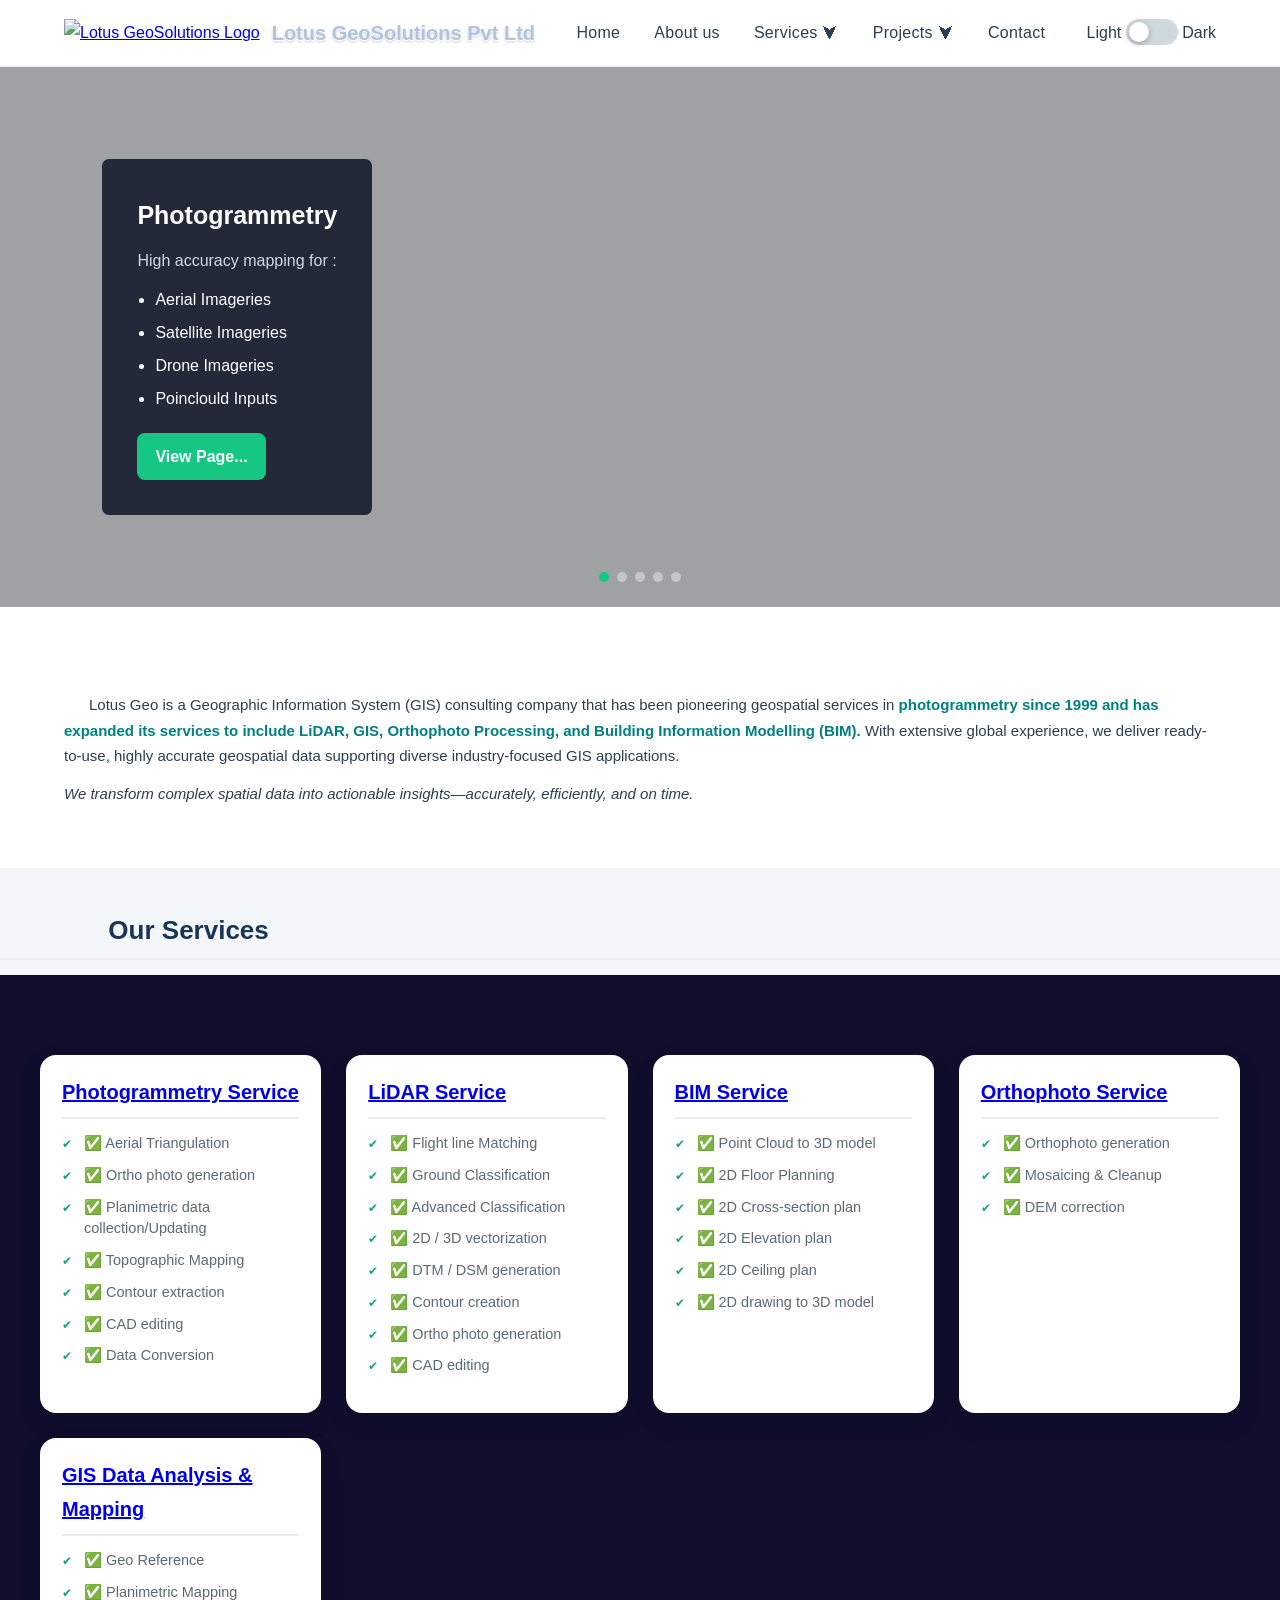
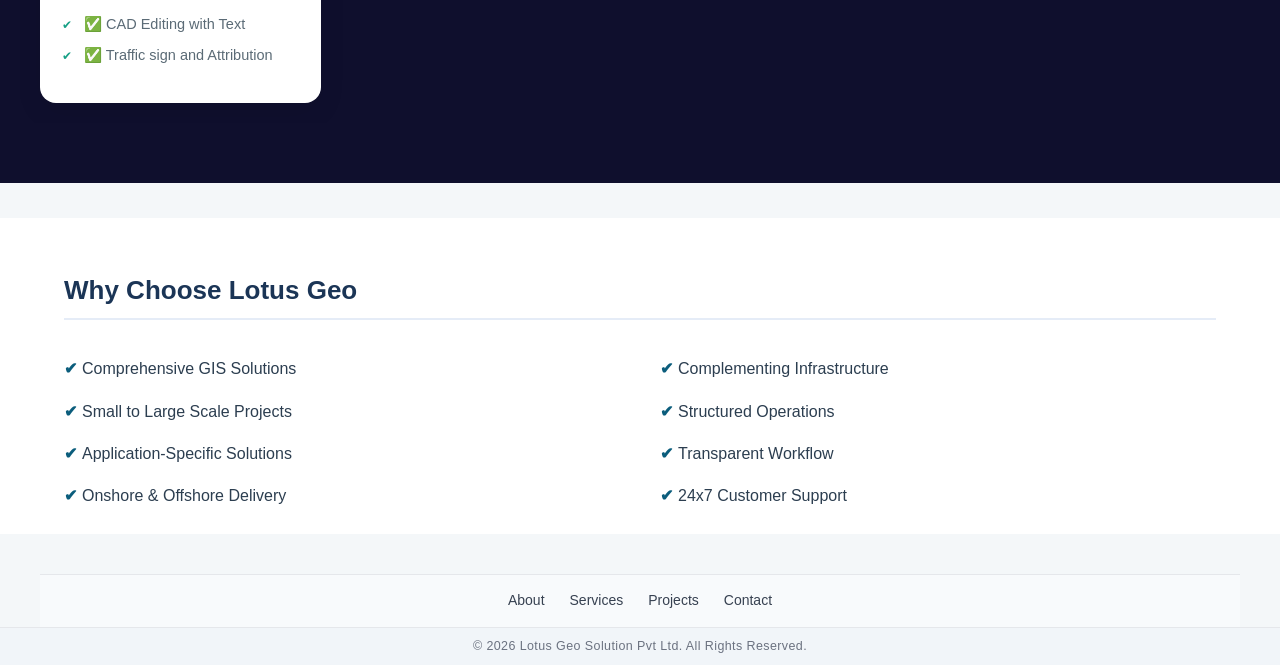
==== index.html @ 8aa6f7a9 "Add files via upload" ====
<!DOCTYPE html>
<html lang="en">
<head>
<meta charset="UTF-8">
<meta name="viewport" content="width=device-width, initial-scale=1.0">
<title>Lotus GeoSolutions Pvt Ltd</title>
<link rel="stylesheet" href="Style/Stylesheet.css">
<meta name="viewport" content="width=device-width, initial-scale=1.0">
<style>


/* ===== FOOTER ===== */

.site-footer{
    margin-top:40px;
    font-family:'Poppins',sans-serif;
    color:#4b5563;
}

/* Main Footer */

.footer-container{
    background:#f8fafc;
    border-top:1px solid #e5e7eb;
    padding:14px 0;
}

/* Links layout - single line */

.footer-links{
    max-width:700px;
    margin:auto;
    display:flex;
    justify-content:center;
    align-items:center;
    gap:25px;              /* space between links */
    flex-wrap:wrap;        /* wraps only on very small screens */
}

/* Links */

.footer-links a{
    text-decoration:none;
    font-size:14px;
    font-weight:500;
    color:#374151;
    transition:.2s;
}

.footer-links a:hover{
    color:#2563eb;
}

/* Bottom copyright */

.footer-bottom{
    background:#f1f5f9;
    text-align:center;
    padding:8px 0;
    font-size:12.5px;
    color:#6b7280;
    border-top:1px solid #e5e7eb;
}
/* GRID LAYOUT */
.link-grid {
    display: grid;
    grid-template-columns: repeat(4, 1fr); /* 4 columns */
    gap: 15px;
    list-style: none;
    padding: 0;
}

.modern-link {
    display: block;
    text-align: center;
    text-decoration: none;
    font-size: 14px;
    font-weight: 500;
    color: #2c3e50;
    
    padding: 14px 12px;
    border-radius: 12px;

    background: linear-gradient(145deg, #f8fafc, #eef2f7);
    border: 1px solid #e2e8f0;

    box-shadow: 
        0 2px 6px rgba(0,0,0,0.05),
        inset 0 1px 0 rgba(255,255,255,0.6);

    transition: all 0.3s ease;
}

/* HOVER - smooth premium feel */
.modern-link:hover {
    background: linear-gradient(135deg, #0072ff, #00c6ff);
    color: #ffffff;
    border-color: transparent;

    transform: translateY(-3px);

    box-shadow: 
        0 10px 25px rgba(0, 114, 255, 0.25);
}

/* CLICK effect */
.modern-link:active {
    transform: translateY(0);
    box-shadow: 0 4px 10px rgba(0,0,0,0.15);
}

/*New Drop Down List*/
/* MAIN DROPDOWN */
.mega-dropdown {
    position: relative;
}

.mega-menu {
    display: none;
    position: absolute;
    background: #fff;
    padding: 15px;
    border-radius: 10px;
    box-shadow: 0 10px 30px rgba(0,0,0,0.1);
}

.mega-dropdown:hover .mega-menu {
    display: block;
}



/* SUB DROPDOWN */
.sub-dropdown {
    position: relative;
}

.sub-menu {
    display: none;
    position: absolute;
    left: 180px;
     top:0;
    transform: translateY(-50%);
    background: #fff;
    padding: 15px;
    border-radius: 10px;
    box-shadow: 0 10px 30px rgba(0,0,0,0.1);
    font-size: 13px; /* 👈 reduced text size */

}

/* SHOW ON HOVER */
.sub-dropdown:hover .sub-menu {
    display: block;
}

/* GRID STYLE */
.link-grid {
    display: grid;
    grid-template-columns: repeat(2, 1fr);
    gap: 10px;
    list-style: none;
    padding: 0;
}

.link-grid a {
    text-decoration: none;
    color: #2c3e50;
    padding: 8px;
    border-radius: 6px;
    background: #f4f6f8;
    display: block;
    transition: 0.2s;
}

.link-grid a:hover {
    background: #0072ff;
    color: #fff;
}

.tick{
    color: Teal;

}

</style>
<script>
window.addEventListener("load", function(){
    const loader = document.getElementById("loader-wrapper");
    setTimeout(function(){
        loader.classList.add("loader-hide");
    }, 1200);
});

</script>


</head>

<body>


<div id="top-loader">
    <div class="top-loader-bar"></div>
</div>



<header>
    <div class="container nav">
        <div class="nav-left">
             <a href="index.html">
            <img src="images/logo.png" class="logo" alt="Lotus GeoSolutions Logo">
        </a>
            <div class="company-name">Lotus GeoSolutions Pvt Ltd</div>
        </div>
    <ul>
        <li><a href="index.html">Home</a></li>
        <li><a href="About_us.html">About us</a></li>

        <li class="mega-dropdown">
            <a href="Services.html">Services ⮟</a>
            <div class="mega-menu">
                <ul>
                    <li><a href="Services.html#photogrammetry">Photogrammetry</a></li>
                    <li><a href="Services.html#lidar">LiDAR</a></li>
                    <li><a href="Services.html#GIS">GIS</a></li>
                    <li><a href="Services.html#ORTHO">Orthophoto</a></li>
                    <li><a href="Services.html#BIM">3D Modeling</a></li>
                </ul>
            </div>
        </li>

<li class="mega-dropdown">
  <a href="Projects.html">Projects ⮟</a>

  <div class="mega-menu">
    <ul>
      
      <!-- SUB DROPDOWN -->
      <li class="sub-dropdown">
        <a href="Projects.html#project-experience">Project Experience ➢</a>

        <div class="sub-menu">
          <ul class="mega-menu">
            <li><a href="Projects.html#infrastructure-transportation">Infrastructure & Transportation</a></li>
            <li><a href="Projects.html#Urban Planning-Smart Cities">Urban Planning & Smart Cities</a></li>
            <li><a href="Projects.html#Mining-Quarry">Mining & Quarry</a></li>
            <li><a href="Projects.html#Power-Utilities">Power & Utilities</a></li>
            <li><a href="Projects.html#Oil-Gas">Oil & Gas / Energy</a></li>
            <li><a href="Projects.html#Construction">Construction & Real Estate</a></li>
            <li><a href="Projects.html#Agriculture">Agriculture & Forestry</a></li>
            <li><a href="Projects.html#Disaster">Disaster Management & Environment</a></li>
          </ul>
        </div>
      </li>

      <!-- NORMAL LINK -->
      <li>
        <a href="Projects.html#projects-executed">Projects Executed</a>
      </li>

    </ul>
  </div>
</li>


         <li><a href="Contactus.html">Contact</a></li>
    </ul>
 <div class="theme-switch">
    <span>Light</span>

    <label class="switch">
        <input type="checkbox" id="darkToggle">
        <span class="slider"></span>
    </label>

    <span>Dark</span>
</div>


</div>
</header>




<section class="hero">

    <div class="hero-overlay"></div>

    <div class="hero-content">
        <h1 id="hero-title">Lidar Service.</h1>

        <p id="hero-desc">
            We provide different kind of services in Lidar Service:
        </p>

        <ul id="hero-points">
            <li>Terra match (Aerial / Mobile)</li>
            <li>Mobile mapping</li>
            <li>3D City modeling</li>
            <li>DTM / DSM</li>
        </ul>

        <a id="hero-btn" href="Services.html#lidar" class="hero-btn">View Page...</a>
    </div>

    <div class="hero-dots" id="hero-dots"></div>

</section>


<section class="about">
    <div class="container about-wrapper">

        <div class="about-text">
            <div class="section-title">
             
            </div>

            <p>
    
&nbsp;&nbsp;&nbsp;&nbsp;&nbsp;&nbsp;Lotus Geo is a Geographic Information System (GIS) consulting company that has been pioneering geospatial services in <span class="tick"><strong> photogrammetry since 1999 and has expanded its services to include LiDAR, GIS, Orthophoto Processing, and Building Information Modelling (BIM).</strong> </span>        
                With extensive global experience, we deliver ready-to-use, highly accurate geospatial data supporting diverse industry-focused GIS applications.
            </p>

            <p>
             
<i>We transform complex spatial data into actionable insights—accurately, efficiently, and on time.    </i>        </p>

        </div>

    </div>
</section>


        <div class="section-title">
            <h3>&nbsp;&nbsp;&nbsp;&nbsp;&nbsp;&nbsp;&nbsp;&nbsp;&nbsp;&nbsp;&nbsp;&nbsp;&nbsp;&nbsp;&nbsp;Our Services</h3>

<section class="services">
    <div class="services-container">



        <div class="service-box">

            <div class="card">

                <h3><a href="Services.html#photogrammetry">Photogrammetry Service</a></h3>
                <ul>
                    <li>✅ Aerial Triangulation</li>
                    <li>✅ Ortho photo generation</li>
                    <li>✅ Planimetric data collection/Updating</li>
                    <li>✅ Topographic Mapping</li>
                    <li>✅ Contour extraction</li>
                    <li>✅ CAD editing</li>
                    <li>✅ Data Conversion</li>
                </ul>
            </div>
          <div class="card">
                <h3><a href="Services.html#lidar">LiDAR Service</a></h3>
                <ul>
                    <li>✅ Flight line Matching</li>
                    <li>✅ Ground Classification</li>
                    <li>✅ Advanced Classification</li>
                    <li>✅ 2D / 3D vectorization</li>
                    <li>✅ DTM / DSM generation</li>
                    <li>✅ Contour creation </li>
                    <li>✅ Ortho photo generation</li>
                    <li>✅ CAD editing</li>
                </ul>
            </div>
            <div class="card">
                <h3><a href="Services.html#BIM">BIM Service</a></h3>
                <ul>
                    <li>✅ Point Cloud to 3D model</li>
                    <li>✅ 2D Floor Planning </li>
                    <li>✅ 2D Cross-section plan </li>
                    <li>✅ 2D Elevation plan </li>
                    <li>✅ 2D Ceiling plan </li>
                    <li>✅ 2D drawing to 3D model </li>

                </ul>
            </div>
            <div class="card">
                <h3><a href="Services.html#ORTHO">Orthophoto Service</a></h3>
                <ul>
                    <li>✅ Orthophoto generation</li>
                    <li>✅ Mosaicing & Cleanup</li>
                    <li>✅ DEM correction</li>
                </ul>
            </div>
            <div class="card">
                <h3><a href="Services.html#GIS">GIS Data Analysis & Mapping</a></h3>
                <ul>
                    <li>✅ Geo Reference</li>
                    <li>✅ Planimetric Mapping</li>
                    <li>✅ CAD Editing with Text</li>
                    <li>✅ Traffic sign and Attribution</li>
                </ul>
            </div>
        </div>
    </div>
</section>
        </div>

<section class="advantages">
    <div class="container">
        <div class="section-title">
            <h3>Why Choose Lotus Geo</h3>
        </div>
        <div class="adv-grid">
            <ul>
                <li>Comprehensive GIS Solutions</li>
                <li>Small to Large Scale Projects</li>
                <li>Application-Specific Solutions</li>
                <li>Onshore & Offshore Delivery</li>
            </ul>
            <ul>
                <li>Complementing Infrastructure</li>
                <li>Structured Operations</li>
                <li>Transparent Workflow</li>
                <li>24x7 Customer Support</li>
            </ul>
        </div>
    </div>
</section>

<footer class="site-footer">

    <div class="footer-container">
        <div class="footer-links">
            <a href="About_us.html">About</a>
            <a href="Services.html">Services</a>
            <a href="Projects.html">Projects</a>
            <a href="Contactus.html">Contact</a>
        </div>
    </div>

    <div class="footer-bottom">
        © 2026 Lotus Geo Solution Pvt Ltd. All Rights Reserved.
    </div>
</footer>
<script src="Script/Myscript.js"></script>
</body>
</html>
---- Style/Stylesheet.css ----
/*---- Genarl----*/
*{
margin:0;
padding:0;
box-sizing:border-box;
font-family:'Poppins',sans-serif;
}

body{
background:#f4f7f9;
color:#2c3e50;
line-height:1.7;
}

.container{
    width: 90%;
    max-width: 1200px;
    margin: auto;
}

/*--about ---*/

.about{
    padding:50px 0;
    background:#ffffff;
}

.about-wrapper{
    max-width:1600px;
}






/*Social-Contact*/
.social-contact {
    display: flex;
    gap: 20px;
    margin-top: 20px;
}

.social-icon {
    width: 50px;
    height: 50px;
    border-radius: 50%;
    display: flex;
    align-items: center;
    justify-content: center;
    font-size: 22px;
    color: white;
    transition: 0.3s ease;
    text-decoration: none;
}

/* Individual Colors */
.whatsapp { background: #25D366; }
.email { background: #EA4335; }
.linkedin { background: #0077B5; }

.social-icon:hover {
    transform: translateY(-5px);
    box-shadow: 0 8px 20px rgba(0,0,0,0.2);
}
/* title styling */
.section-title{
    margin-bottom:35px;
}




/*--Header ---*/

header{
    background:#ffffff;
    border-bottom:1px solid #e6edf2;
    padding:16px 0;
    position:sticky;
    top:0;
    z-index:1000;
}

.nav{
    display:flex;
    align-items:center;
    justify-content:space-between;
}

.nav-left{
    display:flex;
    align-items:center;
    gap:12px;
}

.logo{ height:48px; }

.company-name {
    font-weight: 700;
    font-size: 20px;
    color: #b0c4de;
    text-shadow:
        0 1px 0 #ffffff,
        0 2px 3px rgba(0,0,0,0.2);

    animation: glowHold 3s ease-in-out forwards;
}

/* KEYFRAMES */
@keyframes glowHold {

    /* Normal */
    0% {
        text-shadow:
            0 1px 0 #ffffff,
            0 2px 3px rgba(0,0,0,0.2);
        color: #b0c4de;
    }

    /* Glow appears */
    20% {
        text-shadow:
            0 0 8px #126cb5,
            0 0 18px #126cb5,
            0 0 30px #126cb5;
        color: #ffffff;
    }

    /* Hold glow for ~2 seconds */
    80% {
        text-shadow:
            0 0 8px #126cb5,
            0 0 18px #126cb5,
            0 0 30px #126cb5;
        color: #ffffff;
    }

    /* Back to normal */
    100% {
        text-shadow:
            0 1px 0 #ffffff,
            0 2px 3px rgba(0,0,0,0.2);
        color: #b0c4de;
    }
}

/* MENU */
.nav > ul{
    display:flex;
    align-items:center;
    gap:34px;
    list-style:none;
}

.nav > ul > li{
    position:relative;
}

.nav > ul > li > a{
    text-decoration:none;
    color:#2c3e50;
    font-weight:500;
    letter-spacing:.3px;
    transition:color .25s;
}

.nav > ul > li > a:hover{
    color:#0b5d7c;
}



/*--Dropdown List ---*/
.mega-menu{
position:absolute;
top:100%;
left:0;
width:240px;
background:#fff;
padding:18px;
border-radius:8px;
box-shadow:0 15px 40px rgba(0,0,0,.08);
opacity:0;
visibility:hidden;
transform:translateY(12px);
transition:.25s;
}

.mega-menu ul{ list-style:none; }

.mega-menu li{
opacity:0;
transform:translateY(-6px);
}


.mega-menu a{
    display:block;
    padding:10px 0;
    text-decoration:none;
    color:#2c3e50;
    transition:all .25s ease;
}

/* HOVER EFFECT */
.mega-menu a:hover{
    color:#0b5d7c;
    background:#f1f6f9;
    padding-left:8px;
    border-radius:4px;
}

.mega-dropdown:hover .mega-menu{
opacity:1;
visibility:visible;
transform:translateY(0);
}

.mega-dropdown:hover .mega-menu li{
animation:fadeDown .35s forwards;
}

@keyframes fadeDown{
to{opacity:1; transform:translateY(0);}
}


.mega-menu li:not(:last-child){
    border-bottom:1px solid #edf2f6;
}


/*--Banner ---*/

.banner{
    position:relative;
    height:400px;
    overflow:hidden;
}

.banner img{
    width:100%;
    height:100%;
    object-fit:cover;
    animation:zoomIn 10s infinite alternate ease-in-out;
}

@keyframes zoomIn{
    0%{ transform:scale(1);}
    100%{ transform:scale(1.15);}
}

.banner-content{
    position:absolute;
    top:50%;
    left:50%;
    transform:translate(-50%,-50%);
    text-align:center;
    color:#fff;
    background:rgba(0,0,0,0.4);
    padding:30px;
    border-radius:8px;
}

.banner-content h1{
    font-size:40px;
    margin-bottom:15px;
}

.banner-content p{
    font-size:18px;
}

/*--button---*/
.btn{
padding:14px 35px;
background:#0b5d7c;
color:#fff;
border-radius:6px;
text-decoration:none;
transition:.25s;
}

.btn:hover{
    background:#083848;
}

.card:hover{ transform:translateY(-8px); }

/* horizontal row */
.service-box{
    display:flex;
    gap:28px;
    overflow-x:auto;
    padding:5px 4px 5px;
    scroll-behavior:smooth;
    scroll-snap-type:x mandatory;
}

/* scrollbar */
.service-box::-webkit-scrollbar{
    height:6px;
}
.service-box::-webkit-scrollbar-thumb{
    background:#cfd9df;
    border-radius:10px;
}

/*--Card---*/
.services .section-title h3 {
    color: #ffffff;
}

.services {
    background: #0f0f2d;
    padding: 60px 20px;
}

/*--- CONTAINER --- */
.service-box {
    display: grid;
    grid-template-columns: repeat(auto-fit, minmax(280px, 1fr));
    gap: 25px;
    padding: 20px;
}

/* -- CARD--- */
.service-box .card {
    background: #ffffff;
    border-radius: 16px;
    padding: 20px 22px 26px;
    position: relative;
    overflow: hidden;
    box-shadow: 0 10px 30px rgba(0,0,0,.06);
    transition: all .4s ease;
    cursor: pointer;
}

/* TOP GRADIENT LINE */
.service-box .card::before {
    content: "";
    position: absolute;
    top: 0;
    left: 0;
    width: 100%;
    height: 4px;
    background: linear-gradient(90deg,#0b5d7c,#16a085);
    transform: scaleX(0);
    transform-origin: left;
    transition: transform .4s ease;
}

/* SOFT GLOW EFFECT */
.service-box .card::after {
    content: "";
    position: absolute;
    inset: 0;
    background: radial-gradient(circle at top left, rgba(22,160,133,0.15), transparent 60%);
    opacity: 0;
    transition: opacity .4s ease;
pointer-events: none;  
}

/* HOVER EFFECT */
.service-box .card:hover {
    transform: translateY(-12px) scale(1.02);
    box-shadow: 0 30px 70px rgba(0,0,0,.15);
}

.service-box .card:hover::before {
    transform: scaleX(1);
}

.service-box .card:hover::after {
    opacity: 1;
}

/* --- TITLE -- */
.service-box .card h3 {
    margin: 0 0 14px;   /* removes top gap */
    color: #0b5d7c;
    font-size: 20px;
    font-weight: 600;
    border-bottom: 2px solid #e6ecf0;
    padding-bottom: 8px;
    transition: color .3s ease;
}

.service-box .card:hover h3 {
    color: #16a085;
}

/*-- LIST-- */
.service-box .card ul {
    list-style: none;
    padding: 0;
    margin: 10px 0 0;
}

/* LIST ITEMS */
.service-box .card ul li {
    position: relative;
    padding-left: 22px;
    margin-bottom: 10px;
    font-size: 14.5px;
    color: #5b6b76;
    line-height: 1.5;
    transition: all .3s ease;
}

/* CHECK ICON */
.service-box .card ul li::before {
    content: "✔";
    position: absolute;
    left: 0;
    top: 2px;
    font-size: 12px;
    color: #16a085;
}

/* HOVER ANIMATION */
.service-box .card:hover ul li {
    transform: translateX(5px);
    color: #2c3e50;
}

/* -- OPTIONAL ICON-- */
.service-box .card .icon {
    font-size: 36px;
    color: #16a085;
    margin-bottom: 10px;
}

/* --- RESPONSIVE --- */
@media (max-width: 768px) {
    .service-box {
        grid-template-columns: 1fr;
    }

    .service-box .card {
        padding: 18px 18px 22px;
    }
}

.service-box .card:hover ul li:nth-child(1) { transition-delay: 0.1s; }
.service-box .card:hover ul li:nth-child(2) { transition-delay: 0.2s; }
.service-box .card:hover ul li:nth-child(3) { transition-delay: 0.3s; }
.service-box .card:hover ul li:nth-child(4) { transition-delay: 0.4s; }
.service-box .card:hover ul li:nth-child(5) { transition-delay: 0.5s; }
.service-box .card:hover ul li:nth-child(6) { transition-delay: 0.6s; }

/*--Key points---*/
.advantages{
    padding:10px 0;
    background:#ffffff;
}

.adv-grid{
    display: grid;
    grid-template-columns: 1fr 1fr; /* force 2 columns */
    gap: 40px; /* control spacing properly */
    align-items: start;
}

.advantages ul{
    list-style:none;
}

.advantages ul li{
    margin-bottom:15px;
    padding-left:18px;
    position:relative;
    font-size:16px;
}

.advantages ul li::before{
    content:"✔";
    position:absolute;
    left:0;
    color:#0b5d7c;
    font-weight:bold;
}
/* SMALL TOP LOADER */
#top-loader{
    position:fixed;
    top:0;
    left:0;
    width:50%;
    height:0px;
    background:#e5edf2;
    z-index:9999;
    overflow:hidden;
}

.top-loader-bar{
    width:0%;
    height:50%;
    background:#0b5d7c;
    animation:topLoading 1.8s ease forwards;
}

@keyframes topLoading{
    0%{ width:0%; }
    50%{ width:60%; }
    80%{ width:85%; }
    100%{ width:100%; }
}

.top-loader-hide{
    opacity:0;
    transition:opacity 0.4s ease;
}


/*--Contact Page---*/
.contact-section{ padding:40px 0; }

.contact-main-wrapper{
display:flex;
gap:40px;
align-items:flex-start;
}

.contact-left{ flex:1.2; }
.contact-right{ flex:1; min-width:0; }


.contact-form{
background:#fff;
padding:40px;
border-radius:12px;
box-shadow:0 15px 40px rgba(0,0,0,.06);
}

.form-row{
display:flex;
gap:25px;
margin-bottom:20px;
}

.form-group{
flex:1;
display:flex;
flex-direction:column;
}

.form-group input,
.form-group textarea,
.form-group select{
padding:12px;
border:1px solid #d9e2ea;
border-radius:6px;
}

/*-Leaflet Map---*/


.map-container{
    width: 300px;;
    height:500px;
    border-radius:12px;
    overflow:hidden;
    box-shadow:0 15px 35px rgba(0,0,0,.12);
}

#map{
    width:100%;
    height:100%;
}

.leaflet-control-attribution{
    font-size:10px;
    opacity:0.6;
    background:rgba(255,255,255,0.6);
    padding:2px 6px;
    border-radius:4px;
}

/*-----Before / after Image----------*/


.feature-section{
    max-width:1200px;
    margin:auto;
    padding:60px 20px;
    text-align:center;
    font-family:system-ui, -apple-system, Segoe UI, Roboto, sans-serif;
}

.feature-section h2{
    font-size:32px;
    margin-bottom:10px;
}

.feature-section p{
    color:#5b6b7a;
    margin-bottom:30px;
}


/* ----- CARD ------ */

.feature-card{
    text-align:center;
    max-width:380px;
}

.feature-card h3{
    margin-top:18px;
    font-size:20px;
   
}

.feature-card p{
    font-size:14px;
    color:#6b7c8f;
    line-height:1.6;
}



* {
    margin: 0;
    padding: 0;
    box-sizing: border-box;
}
/* ===== SECTION ===== */
.feature-section{
    padding:70px 20px;
    background:linear-gradient(135deg,#eef3f6,#e6edf2);
}

/* ===== GRID ===== */
.feature-grid{
    display: grid;
    grid-template-columns: repeat(auto-fit, minmax(250px, 1fr));
    gap: 20px;
    max-width: 600px;
    margin: 0 auto;
}

.feature-grid3{
    display: grid;
    grid-template-columns: repeat(3, 1fr); /* force 2 columns */
    gap: 20px;
    max-width: 700px;
    margin: 0 auto;
}
/* ===== CARD ===== */
.feature-box{
    position:relative;
    padding:10px 14px; 
    border-radius:5px;
    background:#ffffff;
    box-shadow:0 8px 20px rgba(0,0,0,0.08);
    transition:all .3s ease;
    text-align:left;
}

/* top accent line */
.feature-box::before{
    content:"";
    position:absolute;
    top:0;
    left:0;
    width:60px;
    height:4px;
    border-radius:4px;
    background:#16a085;
}

/*--- TITLE -- */
.feature-box h3{
    font-size:18px;
    margin-bottom:14px;
    color:#0b5d7c;
    font-weight:600;
}

/* --- LIST  */
.feature-box ul{
    list-style:none;
    padding:0;
    margin:0;
}

.feature-box li{
    font-size:14px;
    margin-bottom:5px;
    color:#555;
    padding-left:20px;
    position:relative;
}

/* clean icon */
.feature-box li::before{
    content:"✔";
    position:absolute;
    left:0;
    color:#16a085;
    font-size:12px;
}

/* ===== HOVER ===== */
.feature-box:hover{
    transform:translateY(-6px);
    box-shadow:0 15px 35px rgba(0,0,0,0.12);
}

/* ===== RESPONSIVE ===== */
@media (max-width:768px){
    .feature-section{
        padding:50px 15px;
    }
}


/* === HEADINGS ====== */

h3 {
    font-size: 26px;
    color: #1b3556;
    margin: 40px 0 15px;
    padding-bottom: 6px;
    border-bottom: 2px solid #e5ecf7;
}

h4 {
    font-size: 17px;
    color: #1f7ae0;
    margin: 30px 0 10px;
    background: #f4f8ff;
    padding: 10px 14px;
    border-left: 4px solid #1f7ae0;
    border-radius: 6px;
}

/* ====== TEXT ======== */

.about p {
    font-size: 15px;
    margin-bottom: 12px;
    width: 100%;
    max-width: 100%;
}




/*---Contact---*/
.contact-section{
    padding:80px 8%;
    background:#f4f7f9;
}

.contact-main-wrapper{
    display:flex;
    gap:60px;
    align-items:flex-start;
}

/* LEFT SIDE */
.contact-left{
    flex:1.2;
}

.contact-header{
    margin-bottom:40px;
}

.contact-header h2{
    font-size:20px;
    color:#0b3c4c;
    margin-bottom:15px;
}

.contact-header p{
    font-size:16px;
    color:#6c7a86;
}

/* FORM */
.contact-form{
    background:#ffffff;
    padding:40px;
    border-radius:12px;
    box-shadow:0 15px 40px rgba(0,0,0,0.06);
}

.form-row{
    display:flex;
    gap:25px;
    margin-bottom:20px;
}

.form-group{
    flex:1;
    display:flex;
    flex-direction:column;
}

.form-group label{
    font-size:14px;
    margin-bottom:6px;
}

.form-group input,
.form-group select,
.form-group textarea{
    padding:12px 14px;
    border:1px solid #d9e2ea;
    border-radius:6px;
    font-size:14px;
    outline:none;
    transition:0.3s;
}

.form-group input:focus,
.form-group select:focus,
.form-group textarea:focus{
    border-color:#0b5d7c;
    box-shadow:0 0 0 2px rgba(11,93,124,0.1);
}

.submit-wrapper{
    text-align:center;
    margin-top:25px;
}

.contact-btn{
    background:#16a085;
    color:#fff;
    padding:12px 35px;
    border:none;
    border-radius:6px;
    font-weight:600;
    cursor:pointer;
    transition:0.3s;
}

.contact-btn:hover{
    background:#12876f;
    transform:translateY(-2px);
}

/* RIGHT SIDE */


.map-container{
    height:500px;
    width:100%;
    max-width:700px;
    border-radius:12px;
    overflow:hidden;
    box-shadow:0 15px 35px rgba(0,0,0,0.1);
    margin-bottom:30px;
}

#map{
    height:100%;
    width:100%;
}

.contact-info h2{
    font-size:24px;
    margin-bottom:20px;
    color:#1e2a38;
}

.contact-info p{
    margin-bottom:15px;
    font-size:14px;
    color:#555;
}

.contact-info strong{
    color:#1e2a38;
}


/*---Respondsive---*/
@media(max-width:992px){
    .contact-main-wrapper{
        flex-direction:column;
    }

    .contact-right{
        margin-top:40px;
    }
}

@media(max-width:768px){
    .nav ul{
        display:none;
    }

    .banner{
        height:450px;
    }

    .banner-content h1{
        font-size:30px;
    }

    .form-row{
        flex-direction:column;
    }

    .contact-form{
        padding:25px;
    }

    .footer{
        flex-direction:column;
        gap:20px;
    }
}



/*----dark mode---*/

.dark{
   /*-- background:#0f1720;--*/
    color:#d6e2ea;
}

/* sections */
.dark .about,
.dark .advantages,
.dark .contact-section{
    background:#0f1720;
}

.dark .services,
.dark .feature-section{
    background:#111c26;
}

/* cards */
.dark .card,
.dark .feature-box,
.dark .contact-form{
    background:#16222d;
    color:#16222d;
    box-shadow:0 10px 30px rgba(0,0,0,.45);
}

/* text */
.dark p{ color:#b8c7d1; }
.dark h1,.dark h2,.dark h3{ color:#e6f1f7; }

/* navbar */
.dark header{
    background:#0b141c;
    border-bottom:1px solid #1f2e3a;
}

.dark .nav > ul > li > a{
    color:#c9d6de;
}

.dark .nav > ul > li > a:hover{
    color:#4fc3f7;
}

/* dropdown */
.dark .mega-menu{
    background:#16222d;
}

.dark .mega-menu a{
    color:#c9d6de;
}

.dark .mega-menu a:hover{
    background:#1f2e3a;
}


/* map frame */
.dark .map-container{
    box-shadow:0 20px 50px rgba(0,0,0,.7);
}

/* button icon */
.dark-toggle{
    background:none;
    border:none;
    font-size:20px;
    cursor:pointer;
}

/*---footer ---*/

/* ===== FOOTER BASE ===== */
.footer{
    background:linear-gradient(180deg,#0b1c26,#08141c);
    color:#cfd9e0;
    position:relative;
    overflow:hidden;
}

/* soft top glow line */
.footer::before{
    content:"";
    position:absolute;
    top:0;
    left:0;
    width:100%;
    height:2px;
    background:linear-gradient(90deg,transparent,#2aa7c9,transparent);
    opacity:.6;
}

/* layout */
.footer-container{
    max-width:1200px;
    margin:auto;
    padding:70px 20px 50px;
    display:grid;
    grid-template-columns:repeat(auto-fit,minmax(230px,1fr));
    gap:48px;
}

/* ===== HEADINGS ===== */
.footer h3{
    color:white;
    margin-bottom:14px;
    letter-spacing:.5px;
}

.footer h4{
    color:white;
    margin-bottom:18px;
    position:relative;
    padding-bottom:10px;
}

/* underline accent */
.footer h4::after{
    content:"";
    position:absolute;
    bottom:0;
    left:0;
    width:35px;
    height:2px;
    background:#2aa7c9;
    border-radius:2px;
}

/* ===== TEXT ===== */
.footer p{
    font-size:14px;
    line-height:1.7;
    opacity:.85;
}

/* ===== LINKS ===== */
.footer a{
    display:block;
    color:#cfd9e0;
    text-decoration:none;
    margin:10px 0;
    font-size:14px;
    transition:.25s;
    position:relative;
    width:max-content;
}

/* sliding underline */
.footer a::after{
    content:"";
    position:absolute;
    bottom:-3px;
    left:0;
    width:0%;
    height:1px;
    background:#5fb6d1;
    transition:.25s;
}

.footer a:hover{
    color:#5fb6d1;
    transform:translateX(6px);
}

.footer a:hover::after{
    width:100%;
}

/* ===== SOCIAL ICONS ===== */
.footer-social{
    display:flex;
    gap:12px;
    margin-top:10px;
}

.footer-social a{
    width:36px;
    height:36px;
    display:flex;
    align-items:center;
    justify-content:center;
    border-radius:50%;
    background:rgba(255,255,255,.05);
    transition:.25s;
    font-size:15px;
}

.footer-social a:hover{
    background:#2aa7c9;
    color:white;
    transform:translateY(-3px);
    box-shadow:0 6px 18px rgba(42,167,201,.35);
}

/* ===== DIVIDER ===== */
.footer-divider{
    height:1px;
    background:rgba(255,255,255,.07);
    margin:20px 0;
}

/* ===== BOTTOM BAR ===== */
.footer-bottom{
    text-align:center;
    font-size:13px;
    padding:18px;
    background:rgba(0,0,0,.25);
    letter-spacing:.4px;
    color:#9fb3bd;
}


/* switch container */
.switch{
    position:relative;
    display:inline-block;
    width:52px;
    height:26px;
}

/* hide checkbox */
.switch input{
    opacity:0;
    width:0;
    height:0;
}

/* track */
.slider{
    position:absolute;
    cursor:pointer;
    inset:0;
    background:#cfd8dc;
    border-radius:50px;
    transition:.3s;
}

/* knob */
.slider::before{
    content:"";
    position:absolute;
    height:20px;
    width:20px;
    left:3px;
    top:3px;
    background:white;
    border-radius:50%;
    transition:.3s;
    box-shadow:0 2px 6px rgba(0,0,0,.25);
}

/* ON state */
.switch input:checked + .slider{
    background:#009688;
}

.switch input:checked + .slider::before{
    transform:translateX(26px);
}

/*---Banner-Home---*/
.hero{
    position:relative;
    height:60vh;
    background-size:cover;
    background-position:center;
    display:flex;
    align-items:center;
    padding-left:8%;
    transition:background-image 1s ease-in-out;
}

/* dark overlay */

.hero-overlay {
    position: absolute;
    inset: 0;
    background: rgba(0, 0, 0, 0.35); 
    z-index: 1;
}

/* card */

.hero-content{
    position:relative;
    z-index:2;
    max-width:360px;
    background:rgba(15,20,40,0.85);
    backdrop-filter: blur(12px);
    padding:35px;
    border-radius:7px;
    color:#fff;
}

.hero-content h1{
    font-size:25px;
    margin-bottom:10px;
}

.hero-content p{
    color:#cfd8e3;
    margin-bottom:12px;
}

.hero-content ul{
    padding-left:18px;
    margin-bottom:20px;
}

.hero-content li{
    margin-bottom:6px;
}

.hero-btn{
    display:inline-block;
    background:#16c784;
    padding:10px 18px;
    border-radius:8px;
    text-decoration:none;
    color:#fff;
    font-weight:600;
    transition:.3s;
}

.hero-btn:hover{
    background:#12a96e;
}

/* dots */
.hero-dots{
    position:absolute;
    bottom:25px;
    left:50%;
    transform:translateX(-50%);
    display:flex;
    gap:8px;
    z-index:2;
}

.hero-dots span{
    width:10px;
    height:10px;
    border-radius:50%;
    background:#ffffff66;
    cursor:pointer;
}

.hero-dots .active{
    background:#16c784;
}

/* ===================================== */
/* 📱 MOBILE (max-width: 768px) */
/* ===================================== */
@media (max-width: 768px){

    /* NAVIGATION */
    .nav{
        flex-direction: column;
        gap: 10px;
    }

    .nav > ul{
        flex-direction: column;
        gap: 12px;
        width: 100%;
        text-align: center;
    }

    /* ABOUT */
    .about{
        padding: 25px 15px;
    }

    /* CONTACT */
    .contact-main-wrapper{
        flex-direction: column;
    }

    .map-container{
        width: 100%;
        height: 300px;
    }

    /* GRID FIXES */
    .adv-grid{
        grid-template-columns: 1fr;
        gap: 20px;
    }

    .feature-grid,
    .feature-grid3{
        grid-template-columns: 1fr;
    }

    /* SERVICES */
    .service-box{
        grid-template-columns: 1fr;
    }

    /* HERO */
    .hero{
        height: auto;
        padding: 40px 20px;
    }

    .hero-content{
        max-width: 100%;
        padding: 20px;
    }

    /* BANNER TEXT */
    .banner-content h1{
        font-size: 24px;
    }

    .banner-content p{
        font-size: 14px;
    }
}


/* ===================================== */
/* 💻 TABLET (769px - 1024px) */
/* ===================================== */
@media (max-width: 1024px){

    .contact-main-wrapper{
        flex-direction: column;
    }

    .map-container{
        width: 100%;
    }

    .adv-grid{
grid-template-columns: repeat(auto-fit, minmax(250px,1fr));
    }

    .feature-grid{
        grid-template-columns: repeat(2,1fr);
    }
}
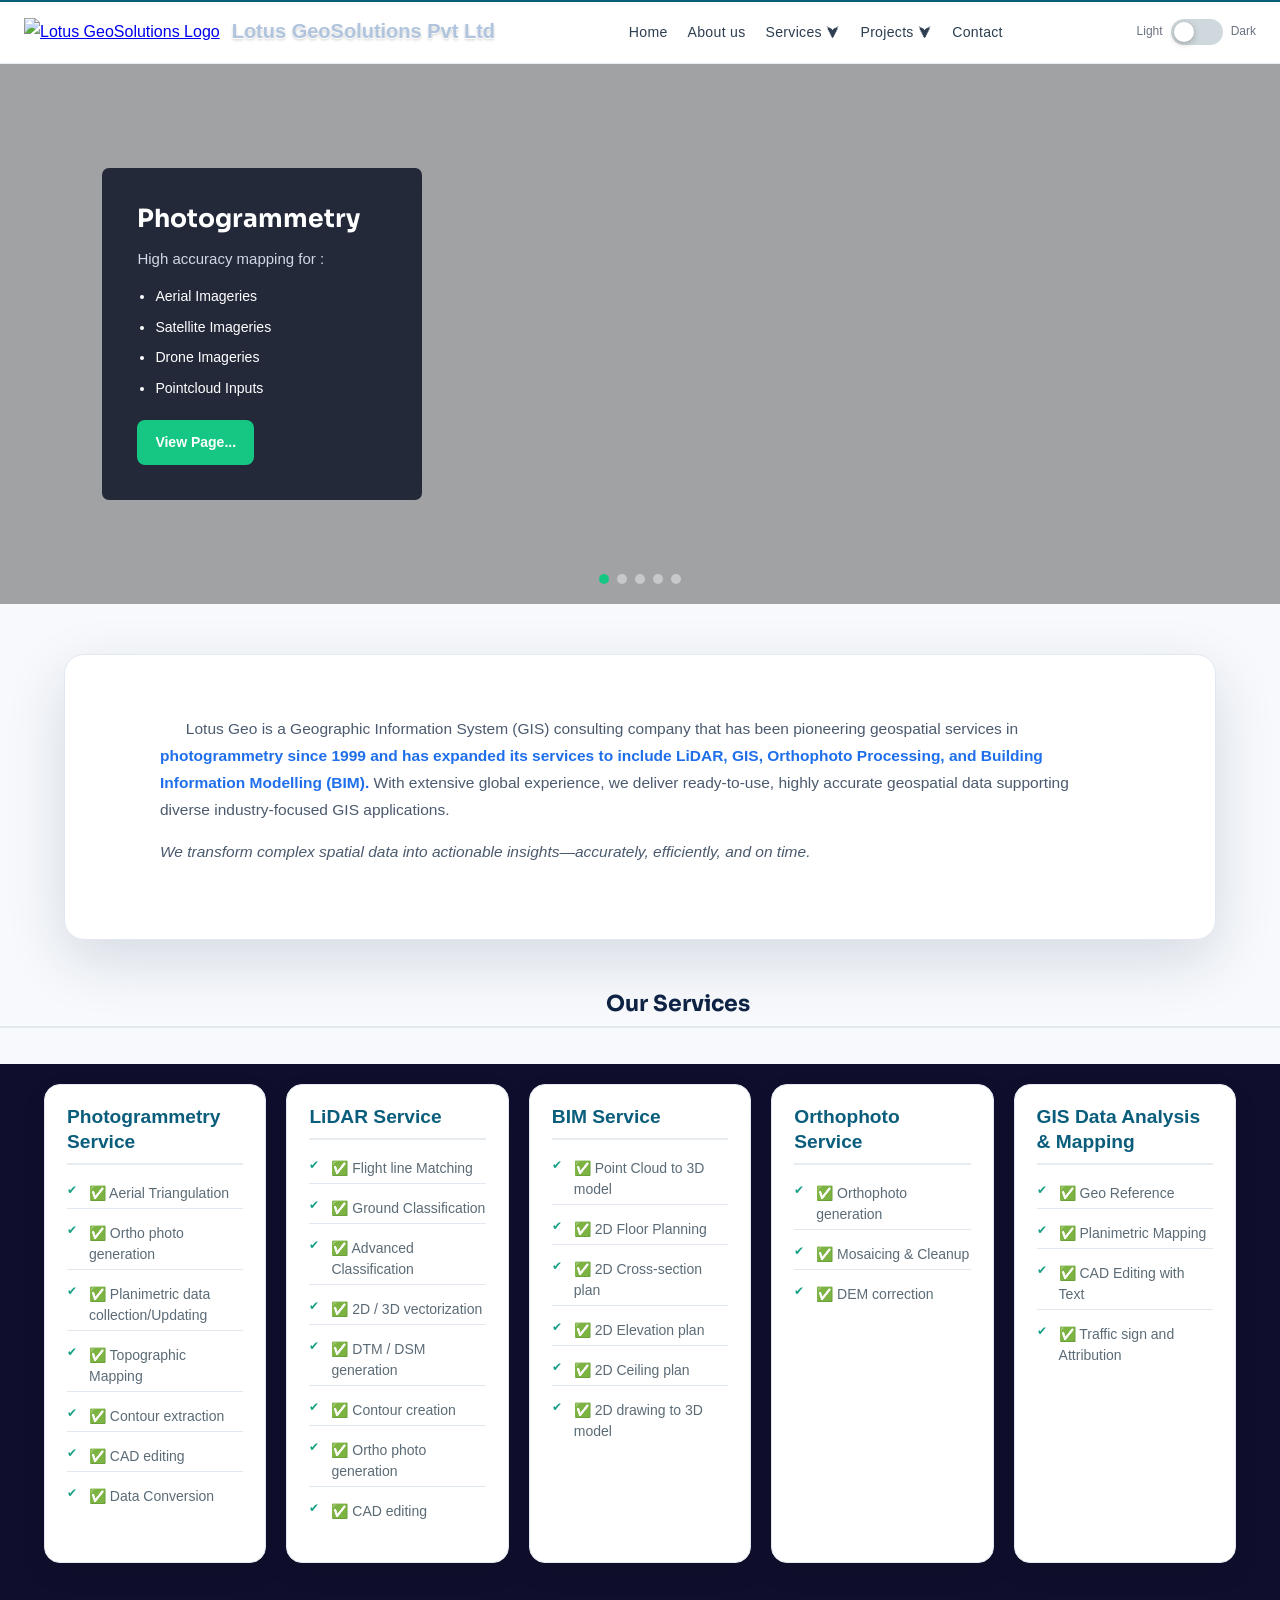
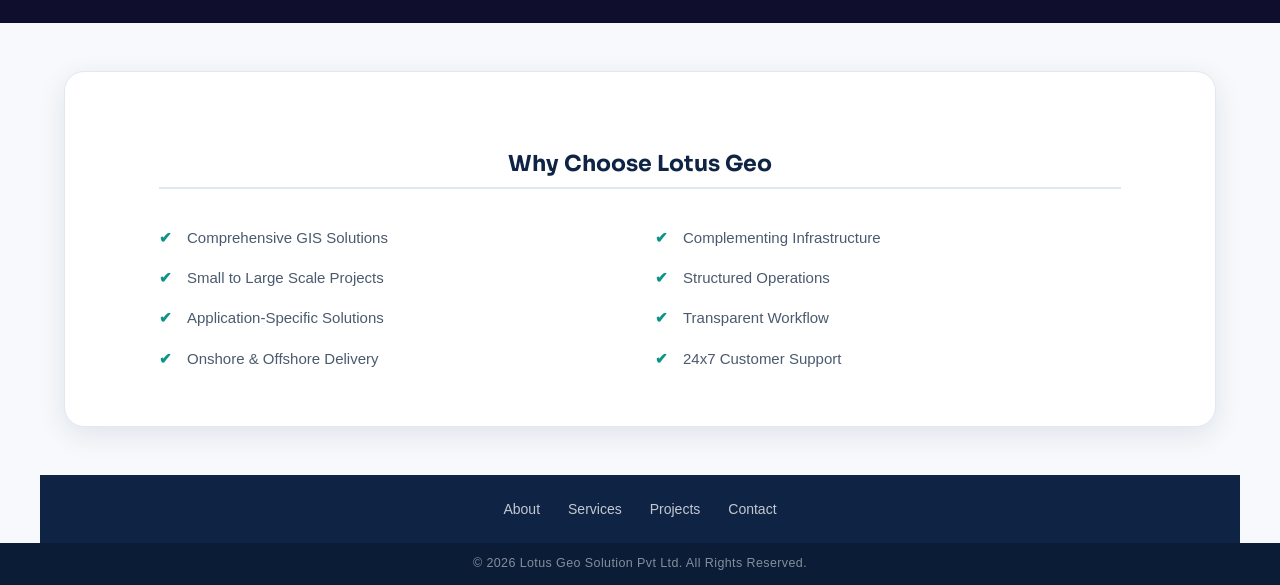
==== commit 7b3010c8: "Add files via upload" ====
--- a/index.html
+++ b/index.html
@@ -1,447 +1,243 @@
-<!DOCTYPE html>
-<html lang="en">
-<head>
-<meta charset="UTF-8">
-<meta name="viewport" content="width=device-width, initial-scale=1.0">
-<title>Lotus GeoSolutions Pvt Ltd</title>
-<link rel="stylesheet" href="Style/Stylesheet.css">
-<meta name="viewport" content="width=device-width, initial-scale=1.0">
-<style>
-
-
-/* ===== FOOTER ===== */
-
-.site-footer{
-    margin-top:40px;
-    font-family:'Poppins',sans-serif;
-    color:#4b5563;
-}
-
-/* Main Footer */
-
-.footer-container{
-    background:#f8fafc;
-    border-top:1px solid #e5e7eb;
-    padding:14px 0;
-}
-
-/* Links layout - single line */
-
-.footer-links{
-    max-width:700px;
-    margin:auto;
-    display:flex;
-    justify-content:center;
-    align-items:center;
-    gap:25px;              /* space between links */
-    flex-wrap:wrap;        /* wraps only on very small screens */
-}
-
-/* Links */
-
-.footer-links a{
-    text-decoration:none;
-    font-size:14px;
-    font-weight:500;
-    color:#374151;
-    transition:.2s;
-}
-
-.footer-links a:hover{
-    color:#2563eb;
-}
-
-/* Bottom copyright */
-
-.footer-bottom{
-    background:#f1f5f9;
-    text-align:center;
-    padding:8px 0;
-    font-size:12.5px;
-    color:#6b7280;
-    border-top:1px solid #e5e7eb;
-}
-/* GRID LAYOUT */
-.link-grid {
-    display: grid;
-    grid-template-columns: repeat(4, 1fr); /* 4 columns */
-    gap: 15px;
-    list-style: none;
-    padding: 0;
-}
-
-.modern-link {
-    display: block;
-    text-align: center;
-    text-decoration: none;
-    font-size: 14px;
-    font-weight: 500;
-    color: #2c3e50;
-    
-    padding: 14px 12px;
-    border-radius: 12px;
-
-    background: linear-gradient(145deg, #f8fafc, #eef2f7);
-    border: 1px solid #e2e8f0;
-
-    box-shadow: 
-        0 2px 6px rgba(0,0,0,0.05),
-        inset 0 1px 0 rgba(255,255,255,0.6);
-
-    transition: all 0.3s ease;
-}
-
-/* HOVER - smooth premium feel */
-.modern-link:hover {
-    background: linear-gradient(135deg, #0072ff, #00c6ff);
-    color: #ffffff;
-    border-color: transparent;
-
-    transform: translateY(-3px);
-
-    box-shadow: 
-        0 10px 25px rgba(0, 114, 255, 0.25);
-}
-
-/* CLICK effect */
-.modern-link:active {
-    transform: translateY(0);
-    box-shadow: 0 4px 10px rgba(0,0,0,0.15);
-}
-
-/*New Drop Down List*/
-/* MAIN DROPDOWN */
-.mega-dropdown {
-    position: relative;
-}
-
-.mega-menu {
-    display: none;
-    position: absolute;
-    background: #fff;
-    padding: 15px;
-    border-radius: 10px;
-    box-shadow: 0 10px 30px rgba(0,0,0,0.1);
-}
-
-.mega-dropdown:hover .mega-menu {
-    display: block;
-}
-
-
-
-/* SUB DROPDOWN */
-.sub-dropdown {
-    position: relative;
-}
-
-.sub-menu {
-    display: none;
-    position: absolute;
-    left: 180px;
-     top:0;
-    transform: translateY(-50%);
-    background: #fff;
-    padding: 15px;
-    border-radius: 10px;
-    box-shadow: 0 10px 30px rgba(0,0,0,0.1);
-    font-size: 13px; /* 👈 reduced text size */
-
-}
-
-/* SHOW ON HOVER */
-.sub-dropdown:hover .sub-menu {
-    display: block;
-}
-
-/* GRID STYLE */
-.link-grid {
-    display: grid;
-    grid-template-columns: repeat(2, 1fr);
-    gap: 10px;
-    list-style: none;
-    padding: 0;
-}
-
-.link-grid a {
-    text-decoration: none;
-    color: #2c3e50;
-    padding: 8px;
-    border-radius: 6px;
-    background: #f4f6f8;
-    display: block;
-    transition: 0.2s;
-}
-
-.link-grid a:hover {
-    background: #0072ff;
-    color: #fff;
-}
-
-.tick{
-    color: Teal;
-
-}
-
-</style>
-<script>
-window.addEventListener("load", function(){
-    const loader = document.getElementById("loader-wrapper");
-    setTimeout(function(){
-        loader.classList.add("loader-hide");
-    }, 1200);
-});
-
-</script>
-
-
-</head>
-
-<body>
-
-
-<div id="top-loader">
-    <div class="top-loader-bar"></div>
-</div>
-
-
-
-<header>
-    <div class="container nav">
-        <div class="nav-left">
-             <a href="index.html">
-            <img src="images/logo.png" class="logo" alt="Lotus GeoSolutions Logo">
-        </a>
-            <div class="company-name">Lotus GeoSolutions Pvt Ltd</div>
-        </div>
-    <ul>
-        <li><a href="index.html">Home</a></li>
-        <li><a href="About_us.html">About us</a></li>
-
-        <li class="mega-dropdown">
-            <a href="Services.html">Services ⮟</a>
-            <div class="mega-menu">
-                <ul>
-                    <li><a href="Services.html#photogrammetry">Photogrammetry</a></li>
-                    <li><a href="Services.html#lidar">LiDAR</a></li>
-                    <li><a href="Services.html#GIS">GIS</a></li>
-                    <li><a href="Services.html#ORTHO">Orthophoto</a></li>
-                    <li><a href="Services.html#BIM">3D Modeling</a></li>
-                </ul>
-            </div>
-        </li>
-
-<li class="mega-dropdown">
-  <a href="Projects.html">Projects ⮟</a>
-
-  <div class="mega-menu">
-    <ul>
-      
-      <!-- SUB DROPDOWN -->
-      <li class="sub-dropdown">
-        <a href="Projects.html#project-experience">Project Experience ➢</a>
-
-        <div class="sub-menu">
-          <ul class="mega-menu">
-            <li><a href="Projects.html#infrastructure-transportation">Infrastructure & Transportation</a></li>
-            <li><a href="Projects.html#Urban Planning-Smart Cities">Urban Planning & Smart Cities</a></li>
-            <li><a href="Projects.html#Mining-Quarry">Mining & Quarry</a></li>
-            <li><a href="Projects.html#Power-Utilities">Power & Utilities</a></li>
-            <li><a href="Projects.html#Oil-Gas">Oil & Gas / Energy</a></li>
-            <li><a href="Projects.html#Construction">Construction & Real Estate</a></li>
-            <li><a href="Projects.html#Agriculture">Agriculture & Forestry</a></li>
-            <li><a href="Projects.html#Disaster">Disaster Management & Environment</a></li>
-          </ul>
-        </div>
-      </li>
-
-      <!-- NORMAL LINK -->
-      <li>
-        <a href="Projects.html#projects-executed">Projects Executed</a>
-      </li>
-
-    </ul>
-  </div>
-</li>
-
-
-         <li><a href="Contactus.html">Contact</a></li>
-    </ul>
- <div class="theme-switch">
-    <span>Light</span>
-
-    <label class="switch">
-        <input type="checkbox" id="darkToggle">
-        <span class="slider"></span>
-    </label>
-
-    <span>Dark</span>
-</div>
-
-
-</div>
-</header>
-
-
-
-
-<section class="hero">
-
-    <div class="hero-overlay"></div>
-
-    <div class="hero-content">
-        <h1 id="hero-title">Lidar Service.</h1>
-
-        <p id="hero-desc">
-            We provide different kind of services in Lidar Service:
-        </p>
-
-        <ul id="hero-points">
-            <li>Terra match (Aerial / Mobile)</li>
-            <li>Mobile mapping</li>
-            <li>3D City modeling</li>
-            <li>DTM / DSM</li>
-        </ul>
-
-        <a id="hero-btn" href="Services.html#lidar" class="hero-btn">View Page...</a>
-    </div>
-
-    <div class="hero-dots" id="hero-dots"></div>
-
-</section>
-
-
-<section class="about">
-    <div class="container about-wrapper">
-
-        <div class="about-text">
-            <div class="section-title">
-             
-            </div>
-
-            <p>
-    
-&nbsp;&nbsp;&nbsp;&nbsp;&nbsp;&nbsp;Lotus Geo is a Geographic Information System (GIS) consulting company that has been pioneering geospatial services in <span class="tick"><strong> photogrammetry since 1999 and has expanded its services to include LiDAR, GIS, Orthophoto Processing, and Building Information Modelling (BIM).</strong> </span>        
-                With extensive global experience, we deliver ready-to-use, highly accurate geospatial data supporting diverse industry-focused GIS applications.
-            </p>
-
-            <p>
-             
-<i>We transform complex spatial data into actionable insights—accurately, efficiently, and on time.    </i>        </p>
-
-        </div>
-
-    </div>
-</section>
-
-
-        <div class="section-title">
-            <h3>&nbsp;&nbsp;&nbsp;&nbsp;&nbsp;&nbsp;&nbsp;&nbsp;&nbsp;&nbsp;&nbsp;&nbsp;&nbsp;&nbsp;&nbsp;Our Services</h3>
-
-<section class="services">
-    <div class="services-container">
-
-
-
-        <div class="service-box">
-
-            <div class="card">
-
-                <h3><a href="Services.html#photogrammetry">Photogrammetry Service</a></h3>
-                <ul>
-                    <li>✅ Aerial Triangulation</li>
-                    <li>✅ Ortho photo generation</li>
-                    <li>✅ Planimetric data collection/Updating</li>
-                    <li>✅ Topographic Mapping</li>
-                    <li>✅ Contour extraction</li>
-                    <li>✅ CAD editing</li>
-                    <li>✅ Data Conversion</li>
-                </ul>
-            </div>
-          <div class="card">
-                <h3><a href="Services.html#lidar">LiDAR Service</a></h3>
-                <ul>
-                    <li>✅ Flight line Matching</li>
-                    <li>✅ Ground Classification</li>
-                    <li>✅ Advanced Classification</li>
-                    <li>✅ 2D / 3D vectorization</li>
-                    <li>✅ DTM / DSM generation</li>
-                    <li>✅ Contour creation </li>
-                    <li>✅ Ortho photo generation</li>
-                    <li>✅ CAD editing</li>
-                </ul>
-            </div>
-            <div class="card">
-                <h3><a href="Services.html#BIM">BIM Service</a></h3>
-                <ul>
-                    <li>✅ Point Cloud to 3D model</li>
-                    <li>✅ 2D Floor Planning </li>
-                    <li>✅ 2D Cross-section plan </li>
-                    <li>✅ 2D Elevation plan </li>
-                    <li>✅ 2D Ceiling plan </li>
-                    <li>✅ 2D drawing to 3D model </li>
-
-                </ul>
-            </div>
-            <div class="card">
-                <h3><a href="Services.html#ORTHO">Orthophoto Service</a></h3>
-                <ul>
-                    <li>✅ Orthophoto generation</li>
-                    <li>✅ Mosaicing & Cleanup</li>
-                    <li>✅ DEM correction</li>
-                </ul>
-            </div>
-            <div class="card">
-                <h3><a href="Services.html#GIS">GIS Data Analysis & Mapping</a></h3>
-                <ul>
-                    <li>✅ Geo Reference</li>
-                    <li>✅ Planimetric Mapping</li>
-                    <li>✅ CAD Editing with Text</li>
-                    <li>✅ Traffic sign and Attribution</li>
-                </ul>
-            </div>
-        </div>
-    </div>
-</section>
-        </div>
-
-<section class="advantages">
-    <div class="container">
-        <div class="section-title">
-            <h3>Why Choose Lotus Geo</h3>
-        </div>
-        <div class="adv-grid">
-            <ul>
-                <li>Comprehensive GIS Solutions</li>
-                <li>Small to Large Scale Projects</li>
-                <li>Application-Specific Solutions</li>
-                <li>Onshore & Offshore Delivery</li>
-            </ul>
-            <ul>
-                <li>Complementing Infrastructure</li>
-                <li>Structured Operations</li>
-                <li>Transparent Workflow</li>
-                <li>24x7 Customer Support</li>
-            </ul>
-        </div>
-    </div>
-</section>
-
-<footer class="site-footer">
-
-    <div class="footer-container">
-        <div class="footer-links">
-            <a href="About_us.html">About</a>
-            <a href="Services.html">Services</a>
-            <a href="Projects.html">Projects</a>
-            <a href="Contactus.html">Contact</a>
-        </div>
-    </div>
-
-    <div class="footer-bottom">
-        © 2026 Lotus Geo Solution Pvt Ltd. All Rights Reserved.
-    </div>
-</footer>
-<script src="Script/Myscript.js"></script>
-</body>
-</html>
+<!DOCTYPE html>
+<html lang="en">
+<head>
+<meta charset="UTF-8">
+<meta name="viewport" content="width=device-width, initial-scale=1.0">
+<title>Lotus GeoSolutions Pvt Ltd</title>
+<link rel="stylesheet" href="Style/Stylesheet.css">
+<link rel="stylesheet" href="Style/Pages.css">
+<script>
+window.addEventListener("load", function(){
+    const loader = document.getElementById("loader-wrapper");
+    if(loader){
+        setTimeout(function(){ loader.classList.add("loader-hide"); }, 1200);
+    }
+});
+</script>
+</head>
+
+<body>
+
+<div id="top-loader">
+    <div class="top-loader-bar"></div>
+</div>
+
+<header>
+    <div class="container nav">
+        <div class="nav-left">
+            <a href="index.html">
+                <img src="images/logo.png" class="logo" alt="Lotus GeoSolutions Logo">
+            </a>
+            <div class="company-name">Lotus GeoSolutions Pvt Ltd</div>
+        </div>
+        <ul>
+            <li><a href="index.html">Home</a></li>
+            <li><a href="About_us.html">About us</a></li>
+
+            <li class="mega-dropdown">
+                <a href="Services.html">Services ⮟</a>
+                <div class="mega-menu">
+                    <ul>
+                        <li><a href="Services.html#photogrammetry">Photogrammetry</a></li>
+                        <li><a href="Services.html#lidar">LiDAR</a></li>
+                        <li><a href="Services.html#GIS">GIS</a></li>
+                        <li><a href="Services.html#ORTHO">Orthophoto</a></li>
+                        <li><a href="Services.html#BIM">3D Modeling</a></li>
+                    </ul>
+                </div>
+            </li>
+
+            <li class="mega-dropdown">
+                <a href="Projects.html">Projects ⮟</a>
+                <div class="mega-menu">
+                    <ul>
+                        <li class="sub-dropdown">
+                            <a href="Projects.html#project-experience">Project Experience ➢</a>
+                            <div class="sub-menu">
+                                <ul class="mega-menu">
+                                    <li><a href="Projects.html#infrastructure-transportation">Infrastructure &amp; Transportation</a></li>
+                                    <li><a href="Projects.html#Urban Planning-Smart Cities">Urban Planning &amp; Smart Cities</a></li>
+                                    <li><a href="Projects.html#Mining-Quarry">Mining &amp; Quarry</a></li>
+                                    <li><a href="Projects.html#Power-Utilities">Power &amp; Utilities</a></li>
+                                    <li><a href="Projects.html#Oil-Gas">Oil &amp; Gas / Energy</a></li>
+                                    <li><a href="Projects.html#Construction">Construction &amp; Real Estate</a></li>
+                                    <li><a href="Projects.html#Agriculture">Agriculture &amp; Forestry</a></li>
+                                    <li><a href="Projects.html#Disaster">Disaster Management &amp; Environment</a></li>
+                                </ul>
+                            </div>
+                        </li>
+                        <li><a href="Projects.html#projects-executed">Projects Executed</a></li>
+                    </ul>
+                </div>
+            </li>
+
+            <li><a href="Contactus.html">Contact</a></li>
+        </ul>
+
+        <div class="theme-switch">
+            <span>Light</span>
+            <label class="switch">
+                <input type="checkbox" id="darkToggle">
+                <span class="slider"></span>
+            </label>
+            <span>Dark</span>
+        </div>
+
+        <button class="hamburger" id="hamburger" aria-label="Toggle navigation">
+            <span></span><span></span><span></span>
+        </button>
+    </div>
+</header>
+
+<nav class="mobile-menu" id="mobileMenu">
+    <a href="Home.html">🏠 Home</a>
+    <a href="About_us.html">ℹ️ About Us</a>
+    <a href="Services.html">🛠️ Services</a>
+    <a href="Services.html#photogrammetry" class="mobile-menu-child">↳ Photogrammetry</a>
+    <a href="Services.html#lidar" class="mobile-menu-child">↳ LiDAR</a>
+    <a href="Services.html#GIS" class="mobile-menu-child">↳ GIS</a>
+    <a href="Services.html#ORTHO" class="mobile-menu-child">↳ Orthophoto</a>
+    <a href="Services.html#BIM" class="mobile-menu-child">↳ 3D Modeling</a>
+    <a href="Projects.html">📁 Projects</a>
+    <a href="Projects.html#project-experience" class="mobile-menu-child">↳ Project Experience</a>
+    <a href="Projects.html#projects-executed" class="mobile-menu-child">↳ Projects Executed</a>
+    <a href="Contactus.html">📬 Contact</a>
+</nav>
+
+
+<section class="hero">
+    <div class="hero-overlay"></div>
+    <div class="hero-content">
+        <h1 id="hero-title">Lidar Service.</h1>
+        <p id="hero-desc">We provide different kind of services in Lidar Service:</p>
+        <ul id="hero-points">
+            <li>Terra match (Aerial / Mobile)</li>
+            <li>Mobile mapping</li>
+            <li>3D City modeling</li>
+            <li>DTM / DSM</li>
+        </ul>
+        <a id="hero-btn" href="Services.html#lidar" class="hero-btn">View Page...</a>
+    </div>
+    <div class="hero-dots" id="hero-dots"></div>
+</section>
+
+
+<section class="about">
+    <div class="container about-wrapper">
+        <div class="about-text">
+            <p>
+                &nbsp;&nbsp;&nbsp;&nbsp;&nbsp;&nbsp;Lotus Geo is a Geographic Information System (GIS) consulting company that has been pioneering geospatial services in
+                <span class="tick"><strong>photogrammetry since 1999 and has expanded its services to include LiDAR, GIS, Orthophoto Processing, and Building Information Modelling (BIM).</strong></span>
+                With extensive global experience, we deliver ready-to-use, highly accurate geospatial data supporting diverse industry-focused GIS applications.
+            </p>
+            <p><i>We transform complex spatial data into actionable insights—accurately, efficiently, and on time.</i></p>
+        </div>
+    </div>
+</section>
+
+
+<div class="section-title">
+    <h3>&nbsp;&nbsp;&nbsp;&nbsp;&nbsp;&nbsp;&nbsp;&nbsp;&nbsp;&nbsp;&nbsp;&nbsp;&nbsp;&nbsp;&nbsp;Our Services</h3>
+</div>
+
+<section class="services">
+    <div class="services-container">
+        <div class="service-box">
+            <div class="card">
+                <h3><a href="Services.html#photogrammetry">Photogrammetry Service</a></h3>
+                <ul>
+                    <li>✅ Aerial Triangulation</li>
+                    <li>✅ Ortho photo generation</li>
+                    <li>✅ Planimetric data collection/Updating</li>
+                    <li>✅ Topographic Mapping</li>
+                    <li>✅ Contour extraction</li>
+                    <li>✅ CAD editing</li>
+                    <li>✅ Data Conversion</li>
+                </ul>
+            </div>
+            <div class="card">
+                <h3><a href="Services.html#lidar">LiDAR Service</a></h3>
+                <ul>
+                    <li>✅ Flight line Matching</li>
+                    <li>✅ Ground Classification</li>
+                    <li>✅ Advanced Classification</li>
+                    <li>✅ 2D / 3D vectorization</li>
+                    <li>✅ DTM / DSM generation</li>
+                    <li>✅ Contour creation</li>
+                    <li>✅ Ortho photo generation</li>
+                    <li>✅ CAD editing</li>
+                </ul>
+            </div>
+            <div class="card">
+                <h3><a href="Services.html#BIM">BIM Service</a></h3>
+                <ul>
+                    <li>✅ Point Cloud to 3D model</li>
+                    <li>✅ 2D Floor Planning</li>
+                    <li>✅ 2D Cross-section plan</li>
+                    <li>✅ 2D Elevation plan</li>
+                    <li>✅ 2D Ceiling plan</li>
+                    <li>✅ 2D drawing to 3D model</li>
+                </ul>
+            </div>
+            <div class="card">
+                <h3><a href="Services.html#ORTHO">Orthophoto Service</a></h3>
+                <ul>
+                    <li>✅ Orthophoto generation</li>
+                    <li>✅ Mosaicing &amp; Cleanup</li>
+                    <li>✅ DEM correction</li>
+                </ul>
+            </div>
+            <div class="card">
+                <h3><a href="Services.html#GIS">GIS Data Analysis &amp; Mapping</a></h3>
+                <ul>
+                    <li>✅ Geo Reference</li>
+                    <li>✅ Planimetric Mapping</li>
+                    <li>✅ CAD Editing with Text</li>
+                    <li>✅ Traffic sign and Attribution</li>
+                </ul>
+            </div>
+        </div>
+    </div>
+</section>
+
+
+<section class="advantages">
+    <div class="container">
+        <div class="section-title">
+            <h3>Why Choose Lotus Geo</h3>
+        </div>
+        <div class="adv-grid">
+            <ul>
+                <li>Comprehensive GIS Solutions</li>
+                <li>Small to Large Scale Projects</li>
+                <li>Application-Specific Solutions</li>
+                <li>Onshore &amp; Offshore Delivery</li>
+            </ul>
+            <ul>
+                <li>Complementing Infrastructure</li>
+                <li>Structured Operations</li>
+                <li>Transparent Workflow</li>
+                <li>24x7 Customer Support</li>
+            </ul>
+        </div>
+    </div>
+</section>
+
+
+<footer class="site-footer">
+    <div class="footer-container">
+        <div class="footer-links">
+            <a href="About_us.html">About</a>
+            <a href="Services.html">Services</a>
+            <a href="Projects.html">Projects</a>
+            <a href="Contactus.html">Contact</a>
+        </div>
+    </div>
+    <div class="footer-bottom">
+        © 2026 Lotus Geo Solution Pvt Ltd. All Rights Reserved.
+    </div>
+</footer>
+
+<script src="Script/Myscript.js"></script>
+</body>
+</html>
--- a/Style/Stylesheet.css
+++ b/Style/Stylesheet.css
@@ -1,5 +1,5 @@
 
-/*---- Genarl----*/
+/*---- General ----*/
 *{
 margin:0;
 padding:0;
@@ -13,14 +13,19 @@
 line-height:1.7;
 }
 
+/* =============================================
+   CONTAINER  — fluid on every screen size
+   ============================================= */
 .container{
-    width: 90%;
-    max-width: 1200px;
-    margin: auto;
-}
-
-/*--about ---*/
-
+width:100%;
+max-width:1500px;
+margin:auto;
+padding:0 20px;          /* ← side padding prevents edge-to-edge content */
+}
+
+/* =============================================
+   ABOUT
+   ============================================= */
 .about{
     padding:50px 0;
     background:#ffffff;
@@ -28,56 +33,91 @@
 
 .about-wrapper{
     max-width:1600px;
-}
-
-
-
-
-
-
-/*Social-Contact*/
+    width:100%;
+}
+
+.about p {
+    font-size:15px;
+    margin-bottom:12px;
+    width:100%;
+    max-width:100%;
+}
+
+/* =============================================
+   SOCIAL CONTACT
+   ============================================= */
 .social-contact {
-    display: flex;
-    gap: 20px;
-    margin-top: 20px;
+    display:flex;
+    flex-wrap:wrap;          /* ← wrap on narrow screens */
+    gap:16px;
+    margin-top:20px;
 }
 
 .social-icon {
-    width: 50px;
-    height: 50px;
-    border-radius: 50%;
-    display: flex;
-    align-items: center;
-    justify-content: center;
-    font-size: 22px;
-    color: white;
-    transition: 0.3s ease;
-    text-decoration: none;
-}
-
-/* Individual Colors */
-.whatsapp { background: #25D366; }
-.email { background: #EA4335; }
-.linkedin { background: #0077B5; }
+    width:48px;
+    height:48px;
+    border-radius:50%;
+    display:flex;
+    align-items:center;
+    justify-content:center;
+    font-size:20px;
+    color:white;
+    transition:0.3s ease;
+    text-decoration:none;
+    flex-shrink:0;
+}
+
+.whatsapp { background:#25D366; }
+.email    { background:#EA4335; }
+.linkedin { background:#0077B5; }
 
 .social-icon:hover {
-    transform: translateY(-5px);
-    box-shadow: 0 8px 20px rgba(0,0,0,0.2);
-}
-/* title styling */
+    transform:translateY(-5px);
+    box-shadow:0 8px 20px rgba(0,0,0,0.2);
+}
+
+/* =============================================
+   SECTION TITLE
+   ============================================= */
 .section-title{
     margin-bottom:35px;
 }
 
-
-
-
-/*--Header ---*/
-
+.section-title h2{
+    font-size:clamp(16px, 2vw, 20px);   /* scales with screen */
+    color:Teal;
+    position:relative;
+    display:inline-block;
+    padding-bottom:14px;
+}
+
+.section-title h2::after{
+    content:"";
+    position:absolute;
+    left:0;
+    bottom:4px;
+    width:100%;
+    height:4px;
+    background:SlateGray;
+}
+
+.section-title h2::before{
+    content:"";
+    position:absolute;
+    left:0;
+    bottom:0;
+    width:100%;
+    height:1.5px;
+    background:SlateGray;
+}
+
+/* =============================================
+   HEADER / NAV
+   ============================================= */
 header{
     background:#ffffff;
     border-bottom:1px solid #e6edf2;
-    padding:16px 0;
+    padding:14px 0;
     position:sticky;
     top:0;
     z-index:1000;
@@ -87,6 +127,7 @@
     display:flex;
     align-items:center;
     justify-content:space-between;
+    padding:0 20px;
 }
 
 .nav-left{
@@ -95,106 +136,123 @@
     gap:12px;
 }
 
-.logo{ height:48px; }
+.logo{ height:44px; }
 
 .company-name {
-    font-weight: 700;
-    font-size: 20px;
-    color: #b0c4de;
-    text-shadow:
-        0 1px 0 #ffffff,
-        0 2px 3px rgba(0,0,0,0.2);
-
-    animation: glowHold 3s ease-in-out forwards;
-}
-
-/* KEYFRAMES */
+    font-weight:700;
+    font-size:clamp(15px, 2vw, 20px);
+    color:#b0c4de;
+    text-shadow:0 1px 0 #ffffff, 0 2px 3px rgba(0,0,0,0.2);
+    animation:glowHold 3s ease-in-out forwards;
+}
+
 @keyframes glowHold {
-
-    /* Normal */
-    0% {
-        text-shadow:
-            0 1px 0 #ffffff,
-            0 2px 3px rgba(0,0,0,0.2);
-        color: #b0c4de;
-    }
-
-    /* Glow appears */
-    20% {
-        text-shadow:
-            0 0 8px #126cb5,
-            0 0 18px #126cb5,
-            0 0 30px #126cb5;
-        color: #ffffff;
-    }
-
-    /* Hold glow for ~2 seconds */
-    80% {
-        text-shadow:
-            0 0 8px #126cb5,
-            0 0 18px #126cb5,
-            0 0 30px #126cb5;
-        color: #ffffff;
-    }
-
-    /* Back to normal */
-    100% {
-        text-shadow:
-            0 1px 0 #ffffff,
-            0 2px 3px rgba(0,0,0,0.2);
-        color: #b0c4de;
-    }
-}
-
-/* MENU */
+    0%   { text-shadow:0 1px 0 #ffffff, 0 2px 3px rgba(0,0,0,0.2); color:#b0c4de; }
+    20%  { text-shadow:0 0 8px #126cb5,0 0 18px #126cb5,0 0 30px #126cb5; color:#ffffff; }
+    80%  { text-shadow:0 0 8px #126cb5,0 0 18px #126cb5,0 0 30px #126cb5; color:#ffffff; }
+    100% { text-shadow:0 1px 0 #ffffff, 0 2px 3px rgba(0,0,0,0.2); color:#b0c4de; }
+}
+
+/* ---- Desktop menu ---- */
 .nav > ul{
     display:flex;
     align-items:center;
-    gap:34px;
+    gap:clamp(14px, 2.2vw, 34px);   /* gap shrinks on laptops */
     list-style:none;
 }
 
-.nav > ul > li{
-    position:relative;
-}
+.nav > ul > li{ position:relative; }
 
 .nav > ul > li > a{
     text-decoration:none;
     color:#2c3e50;
     font-weight:500;
+    font-size:clamp(13px, 1.1vw, 15px);
     letter-spacing:.3px;
     transition:color .25s;
-}
-
-.nav > ul > li > a:hover{
-    color:#0b5d7c;
-}
-
-
-
-/*--Dropdown List ---*/
+    white-space:nowrap;
+}
+
+.nav > ul > li > a:hover{ color:#0b5d7c; }
+
+/* ---- Hamburger button (hidden on desktop) ---- */
+.hamburger{
+    display:none;
+    flex-direction:column;
+    justify-content:center;
+    gap:5px;
+    background:none;
+    border:none;
+    cursor:pointer;
+    padding:6px;
+    z-index:1100;
+}
+
+.hamburger span{
+    display:block;
+    width:24px;
+    height:2px;
+    background:#2c3e50;
+    border-radius:2px;
+    transition:.3s;
+}
+
+/* animated X when menu open */
+.hamburger.open span:nth-child(1){ transform:translateY(7px) rotate(45deg); }
+.hamburger.open span:nth-child(2){ opacity:0; }
+.hamburger.open span:nth-child(3){ transform:translateY(-7px) rotate(-45deg); }
+
+/* ---- Mobile overlay menu ---- */
+.mobile-menu{
+    display:none;
+    position:fixed;
+    inset:0;
+    background:#fff;
+    z-index:1050;
+    padding:80px 24px 30px;
+    overflow-y:auto;
+    flex-direction:column;
+    gap:10px;
+}
+
+.mobile-menu.open{ display:flex; }
+
+.mobile-menu a{
+    display:block;
+    padding:12px 0;
+    font-size:16px;
+    font-weight:500;
+    color:#2c3e50;
+    text-decoration:none;
+    border-bottom:1px solid #edf2f6;
+}
+
+.mobile-menu a:hover{ color:#0b5d7c; }
+
+/* =============================================
+   DROPDOWN
+   ============================================= */
 .mega-menu{
-position:absolute;
-top:100%;
-left:0;
-width:240px;
-background:#fff;
-padding:18px;
-border-radius:8px;
-box-shadow:0 15px 40px rgba(0,0,0,.08);
-opacity:0;
-visibility:hidden;
-transform:translateY(12px);
-transition:.25s;
+    position:absolute;
+    top:100%;
+    left:0;
+    width:240px;
+    background:#fff;
+    padding:18px;
+    border-radius:8px;
+    box-shadow:0 15px 40px rgba(0,0,0,.08);
+    opacity:0;
+    visibility:hidden;
+    transform:translateY(12px);
+    transition:.25s;
 }
 
 .mega-menu ul{ list-style:none; }
 
 .mega-menu li{
-opacity:0;
-transform:translateY(-6px);
-}
-
+    opacity:0;
+    transform:translateY(-6px);
+}
 
 .mega-menu a{
     display:block;
@@ -204,7 +262,6 @@
     transition:all .25s ease;
 }
 
-/* HOVER EFFECT */
 .mega-menu a:hover{
     color:#0b5d7c;
     background:#f1f6f9;
@@ -213,30 +270,25 @@
 }
 
 .mega-dropdown:hover .mega-menu{
-opacity:1;
-visibility:visible;
-transform:translateY(0);
+    opacity:1;
+    visibility:visible;
+    transform:translateY(0);
 }
 
 .mega-dropdown:hover .mega-menu li{
-animation:fadeDown .35s forwards;
-}
-
-@keyframes fadeDown{
-to{opacity:1; transform:translateY(0);}
-}
-
-
-.mega-menu li:not(:last-child){
-    border-bottom:1px solid #edf2f6;
-}
-
-
-/*--Banner ---*/
-
+    animation:fadeDown .35s forwards;
+}
+
+@keyframes fadeDown{ to{ opacity:1; transform:translateY(0); } }
+
+.mega-menu li:not(:last-child){ border-bottom:1px solid #edf2f6; }
+
+/* =============================================
+   BANNER (inner pages)
+   ============================================= */
 .banner{
     position:relative;
-    height:400px;
+    height:clamp(200px, 35vw, 400px);   /* fluid height */
     overflow:hidden;
 }
 
@@ -248,8 +300,8 @@
 }
 
 @keyframes zoomIn{
-    0%{ transform:scale(1);}
-    100%{ transform:scale(1.15);}
+    0%  { transform:scale(1); }
+    100%{ transform:scale(1.15); }
 }
 
 .banner-content{
@@ -260,219 +312,161 @@
     text-align:center;
     color:#fff;
     background:rgba(0,0,0,0.4);
-    padding:30px;
+    padding:clamp(14px, 3vw, 30px);
     border-radius:8px;
+    width:90%;
+    max-width:600px;
 }
 
 .banner-content h1{
-    font-size:40px;
-    margin-bottom:15px;
+    font-size:clamp(22px, 4vw, 40px);
+    margin-bottom:10px;
 }
 
 .banner-content p{
-    font-size:18px;
-}
-
-/*--button---*/
+    font-size:clamp(14px, 2vw, 18px);
+}
+
+/* =============================================
+   BUTTON
+   ============================================= */
 .btn{
-padding:14px 35px;
-background:#0b5d7c;
-color:#fff;
-border-radius:6px;
-text-decoration:none;
-transition:.25s;
-}
-
-.btn:hover{
-    background:#083848;
-}
+    display:inline-block;
+    padding:12px 28px;
+    background:#0b5d7c;
+    color:#fff;
+    border-radius:6px;
+    text-decoration:none;
+    transition:.25s;
+    font-size:clamp(13px, 1.2vw, 15px);
+}
+
+.btn:hover{ background:#083848; }
+
+/* =============================================
+   SERVICES / CARDS
+   ============================================= */
+.services {
+    background:#0f0f2d;
+    padding:clamp(40px, 6vw, 60px) 20px;
+}
+
+.services .section-title h3 { color:#ffffff; }
+
+/* scrollable row removed — pure grid now */
+.service-box {
+    display:grid;
+    grid-template-columns:repeat(auto-fit, minmax(min(280px, 100%), 1fr));
+    gap:25px;
+    padding:20px;
+}
+
+.service-box .card {
+    background:#ffffff;
+    border-radius:16px;
+    padding:20px 22px 26px;
+    position:relative;
+    overflow:hidden;
+    box-shadow:0 10px 30px rgba(0,0,0,.06);
+    transition:all .4s ease;
+    cursor:pointer;
+}
+
+.service-box .card::before {
+    content:"";
+    position:absolute;
+    top:0; left:0;
+    width:100%; height:4px;
+    background:linear-gradient(90deg,#0b5d7c,#16a085);
+    transform:scaleX(0);
+    transform-origin:left;
+    transition:transform .4s ease;
+}
+
+.service-box .card::after {
+    content:"";
+    position:absolute;
+    inset:0;
+    background:radial-gradient(circle at top left, rgba(22,160,133,0.15), transparent 60%);
+    opacity:0;
+    transition:opacity .4s ease;
+    pointer-events:none;
+}
+
+.service-box .card:hover {
+    transform:translateY(-12px) scale(1.02);
+    box-shadow:0 30px 70px rgba(0,0,0,.15);
+}
+
+.service-box .card:hover::before { transform:scaleX(1); }
+.service-box .card:hover::after  { opacity:1; }
+
+.service-box .card h3 {
+    margin:0 0 14px;
+    color:#0b5d7c;
+    font-size:clamp(16px, 1.5vw, 20px);
+    font-weight:600;
+    border-bottom:2px solid #e6ecf0;
+    padding-bottom:8px;
+    transition:color .3s ease;
+}
+
+.service-box .card:hover h3 { color:#16a085; }
+
+.service-box .card ul { list-style:none; padding:0; margin:10px 0 0; }
+
+.service-box .card ul li {
+    position:relative;
+    padding-left:22px;
+    margin-bottom:10px;
+    font-size:14px;
+    color:#5b6b76;
+    line-height:1.5;
+    transition:all .3s ease;
+}
+
+.service-box .card ul li::before {
+    content:"✔";
+    position:absolute;
+    left:0; top:2px;
+    font-size:12px;
+    color:#16a085;
+}
+
+.service-box .card:hover ul li { transform:translateX(5px); color:#2c3e50; }
+
+.service-box .card .icon { font-size:36px; color:#16a085; margin-bottom:10px; }
+
+.service-box .card:hover ul li:nth-child(1) { transition-delay:0.1s; }
+.service-box .card:hover ul li:nth-child(2) { transition-delay:0.2s; }
+.service-box .card:hover ul li:nth-child(3) { transition-delay:0.3s; }
+.service-box .card:hover ul li:nth-child(4) { transition-delay:0.4s; }
+.service-box .card:hover ul li:nth-child(5) { transition-delay:0.5s; }
+.service-box .card:hover ul li:nth-child(6) { transition-delay:0.6s; }
 
 .card:hover{ transform:translateY(-8px); }
 
-/* horizontal row */
-.service-box{
-    display:flex;
-    gap:28px;
-    overflow-x:auto;
-    padding:5px 4px 5px;
-    scroll-behavior:smooth;
-    scroll-snap-type:x mandatory;
-}
-
-/* scrollbar */
-.service-box::-webkit-scrollbar{
-    height:6px;
-}
-.service-box::-webkit-scrollbar-thumb{
-    background:#cfd9df;
-    border-radius:10px;
-}
-
-/*--Card---*/
-.services .section-title h3 {
-    color: #ffffff;
-}
-
-.services {
-    background: #0f0f2d;
-    padding: 60px 20px;
-}
-
-/*--- CONTAINER --- */
-.service-box {
-    display: grid;
-    grid-template-columns: repeat(auto-fit, minmax(280px, 1fr));
-    gap: 25px;
-    padding: 20px;
-}
-
-/* -- CARD--- */
-.service-box .card {
-    background: #ffffff;
-    border-radius: 16px;
-    padding: 20px 22px 26px;
-    position: relative;
-    overflow: hidden;
-    box-shadow: 0 10px 30px rgba(0,0,0,.06);
-    transition: all .4s ease;
-    cursor: pointer;
-}
-
-/* TOP GRADIENT LINE */
-.service-box .card::before {
-    content: "";
-    position: absolute;
-    top: 0;
-    left: 0;
-    width: 100%;
-    height: 4px;
-    background: linear-gradient(90deg,#0b5d7c,#16a085);
-    transform: scaleX(0);
-    transform-origin: left;
-    transition: transform .4s ease;
-}
-
-/* SOFT GLOW EFFECT */
-.service-box .card::after {
-    content: "";
-    position: absolute;
-    inset: 0;
-    background: radial-gradient(circle at top left, rgba(22,160,133,0.15), transparent 60%);
-    opacity: 0;
-    transition: opacity .4s ease;
-pointer-events: none;  
-}
-
-/* HOVER EFFECT */
-.service-box .card:hover {
-    transform: translateY(-12px) scale(1.02);
-    box-shadow: 0 30px 70px rgba(0,0,0,.15);
-}
-
-.service-box .card:hover::before {
-    transform: scaleX(1);
-}
-
-.service-box .card:hover::after {
-    opacity: 1;
-}
-
-/* --- TITLE -- */
-.service-box .card h3 {
-    margin: 0 0 14px;   /* removes top gap */
-    color: #0b5d7c;
-    font-size: 20px;
-    font-weight: 600;
-    border-bottom: 2px solid #e6ecf0;
-    padding-bottom: 8px;
-    transition: color .3s ease;
-}
-
-.service-box .card:hover h3 {
-    color: #16a085;
-}
-
-/*-- LIST-- */
-.service-box .card ul {
-    list-style: none;
-    padding: 0;
-    margin: 10px 0 0;
-}
-
-/* LIST ITEMS */
-.service-box .card ul li {
-    position: relative;
-    padding-left: 22px;
-    margin-bottom: 10px;
-    font-size: 14.5px;
-    color: #5b6b76;
-    line-height: 1.5;
-    transition: all .3s ease;
-}
-
-/* CHECK ICON */
-.service-box .card ul li::before {
-    content: "✔";
-    position: absolute;
-    left: 0;
-    top: 2px;
-    font-size: 12px;
-    color: #16a085;
-}
-
-/* HOVER ANIMATION */
-.service-box .card:hover ul li {
-    transform: translateX(5px);
-    color: #2c3e50;
-}
-
-/* -- OPTIONAL ICON-- */
-.service-box .card .icon {
-    font-size: 36px;
-    color: #16a085;
-    margin-bottom: 10px;
-}
-
-/* --- RESPONSIVE --- */
-@media (max-width: 768px) {
-    .service-box {
-        grid-template-columns: 1fr;
-    }
-
-    .service-box .card {
-        padding: 18px 18px 22px;
-    }
-}
-
-.service-box .card:hover ul li:nth-child(1) { transition-delay: 0.1s; }
-.service-box .card:hover ul li:nth-child(2) { transition-delay: 0.2s; }
-.service-box .card:hover ul li:nth-child(3) { transition-delay: 0.3s; }
-.service-box .card:hover ul li:nth-child(4) { transition-delay: 0.4s; }
-.service-box .card:hover ul li:nth-child(5) { transition-delay: 0.5s; }
-.service-box .card:hover ul li:nth-child(6) { transition-delay: 0.6s; }
-
-/*--Key points---*/
+/* =============================================
+   ADVANTAGES / KEY POINTS
+   ============================================= */
 .advantages{
-    padding:10px 0;
+    padding:clamp(50px, 8vw, 100px) 0;
     background:#ffffff;
 }
 
 .adv-grid{
-    display: grid;
-    grid-template-columns: 1fr 1fr; /* force 2 columns */
-    gap: 40px; /* control spacing properly */
-    align-items: start;
-}
-
-.advantages ul{
-    list-style:none;
-}
+    display:grid;
+    grid-template-columns:repeat(auto-fit, minmax(min(300px,100%), 1fr));
+    gap:20px;
+}
+
+.advantages ul{ list-style:none; }
 
 .advantages ul li{
-    margin-bottom:15px;
-    padding-left:18px;
+    margin-bottom:18px;
+    padding-left:28px;
     position:relative;
-    font-size:16px;
+    font-size:clamp(14px, 1.2vw, 16px);
 }
 
 .advantages ul li::before{
@@ -482,13 +476,14 @@
     color:#0b5d7c;
     font-weight:bold;
 }
-/* SMALL TOP LOADER */
+
+/* =============================================
+   TOP LOADER
+   ============================================= */
 #top-loader{
     position:fixed;
-    top:0;
-    left:0;
-    width:50%;
-    height:0px;
+    top:0; left:0;
+    width:100%; height:2px;
     background:#e5edf2;
     z-index:9999;
     overflow:hidden;
@@ -496,315 +491,69 @@
 
 .top-loader-bar{
     width:0%;
-    height:50%;
+    height:100%;
     background:#0b5d7c;
     animation:topLoading 1.8s ease forwards;
 }
 
 @keyframes topLoading{
-    0%{ width:0%; }
-    50%{ width:60%; }
-    80%{ width:85%; }
+    0%  { width:0%; }
+    50% { width:60%; }
+    80% { width:85%; }
     100%{ width:100%; }
 }
 
-.top-loader-hide{
-    opacity:0;
-    transition:opacity 0.4s ease;
-}
-
-
-/*--Contact Page---*/
-.contact-section{ padding:40px 0; }
-
-.contact-main-wrapper{
-display:flex;
-gap:40px;
-align-items:flex-start;
-}
-
-.contact-left{ flex:1.2; }
-.contact-right{ flex:1; min-width:0; }
-
-
-.contact-form{
-background:#fff;
-padding:40px;
-border-radius:12px;
-box-shadow:0 15px 40px rgba(0,0,0,.06);
-}
-
-.form-row{
-display:flex;
-gap:25px;
-margin-bottom:20px;
-}
-
-.form-group{
-flex:1;
-display:flex;
-flex-direction:column;
-}
-
-.form-group input,
-.form-group textarea,
-.form-group select{
-padding:12px;
-border:1px solid #d9e2ea;
-border-radius:6px;
-}
-
-/*-Leaflet Map---*/
-
-
-.map-container{
-    width: 300px;;
-    height:500px;
-    border-radius:12px;
-    overflow:hidden;
-    box-shadow:0 15px 35px rgba(0,0,0,.12);
-}
-
-#map{
-    width:100%;
-    height:100%;
-}
-
-.leaflet-control-attribution{
-    font-size:10px;
-    opacity:0.6;
-    background:rgba(255,255,255,0.6);
-    padding:2px 6px;
-    border-radius:4px;
-}
-
-/*-----Before / after Image----------*/
-
-
-.feature-section{
-    max-width:1200px;
-    margin:auto;
-    padding:60px 20px;
-    text-align:center;
-    font-family:system-ui, -apple-system, Segoe UI, Roboto, sans-serif;
-}
-
-.feature-section h2{
-    font-size:32px;
-    margin-bottom:10px;
-}
-
-.feature-section p{
-    color:#5b6b7a;
-    margin-bottom:30px;
-}
-
-
-/* ----- CARD ------ */
-
-.feature-card{
-    text-align:center;
-    max-width:380px;
-}
-
-.feature-card h3{
-    margin-top:18px;
-    font-size:20px;
-   
-}
-
-.feature-card p{
-    font-size:14px;
-    color:#6b7c8f;
-    line-height:1.6;
-}
-
-
-
-* {
-    margin: 0;
-    padding: 0;
-    box-sizing: border-box;
-}
-/* ===== SECTION ===== */
-.feature-section{
-    padding:70px 20px;
-    background:linear-gradient(135deg,#eef3f6,#e6edf2);
-}
-
-/* ===== GRID ===== */
-.feature-grid{
-    display: grid;
-    grid-template-columns: repeat(auto-fit, minmax(250px, 1fr));
-    gap: 20px;
-    max-width: 600px;
-    margin: 0 auto;
-}
-
-.feature-grid3{
-    display: grid;
-    grid-template-columns: repeat(3, 1fr); /* force 2 columns */
-    gap: 20px;
-    max-width: 700px;
-    margin: 0 auto;
-}
-/* ===== CARD ===== */
-.feature-box{
-    position:relative;
-    padding:10px 14px; 
-    border-radius:5px;
-    background:#ffffff;
-    box-shadow:0 8px 20px rgba(0,0,0,0.08);
-    transition:all .3s ease;
-    text-align:left;
-}
-
-/* top accent line */
-.feature-box::before{
-    content:"";
-    position:absolute;
-    top:0;
-    left:0;
-    width:60px;
-    height:4px;
-    border-radius:4px;
-    background:#16a085;
-}
-
-/*--- TITLE -- */
-.feature-box h3{
-    font-size:18px;
-    margin-bottom:14px;
-    color:#0b5d7c;
-    font-weight:600;
-}
-
-/* --- LIST  */
-.feature-box ul{
-    list-style:none;
-    padding:0;
-    margin:0;
-}
-
-.feature-box li{
-    font-size:14px;
-    margin-bottom:5px;
-    color:#555;
-    padding-left:20px;
-    position:relative;
-}
-
-/* clean icon */
-.feature-box li::before{
-    content:"✔";
-    position:absolute;
-    left:0;
-    color:#16a085;
-    font-size:12px;
-}
-
-/* ===== HOVER ===== */
-.feature-box:hover{
-    transform:translateY(-6px);
-    box-shadow:0 15px 35px rgba(0,0,0,0.12);
-}
-
-/* ===== RESPONSIVE ===== */
-@media (max-width:768px){
-    .feature-section{
-        padding:50px 15px;
-    }
-}
-
-
-/* === HEADINGS ====== */
-
-h3 {
-    font-size: 26px;
-    color: #1b3556;
-    margin: 40px 0 15px;
-    padding-bottom: 6px;
-    border-bottom: 2px solid #e5ecf7;
-}
-
-h4 {
-    font-size: 17px;
-    color: #1f7ae0;
-    margin: 30px 0 10px;
-    background: #f4f8ff;
-    padding: 10px 14px;
-    border-left: 4px solid #1f7ae0;
-    border-radius: 6px;
-}
-
-/* ====== TEXT ======== */
-
-.about p {
-    font-size: 15px;
-    margin-bottom: 12px;
-    width: 100%;
-    max-width: 100%;
-}
-
-
-
-
-/*---Contact---*/
+.top-loader-hide{ opacity:0; transition:opacity 0.4s ease; }
+
+/* =============================================
+   CONTACT PAGE
+   ============================================= */
 .contact-section{
-    padding:80px 8%;
+    padding:clamp(40px, 6vw, 80px) clamp(16px, 8%, 80px);
     background:#f4f7f9;
 }
 
 .contact-main-wrapper{
     display:flex;
-    gap:60px;
+    flex-wrap:wrap;          /* ← wraps on smaller screens */
+    gap:40px;
     align-items:flex-start;
 }
 
-/* LEFT SIDE */
-.contact-left{
-    flex:1.2;
-}
-
-.contact-header{
-    margin-bottom:40px;
-}
+.contact-left { flex:1 1 340px; }
+.contact-right{ flex:1 1 300px; min-width:0; }
+
+.contact-header{ margin-bottom:40px; }
 
 .contact-header h2{
-    font-size:20px;
+    font-size:clamp(17px, 2vw, 20px);
     color:#0b3c4c;
     margin-bottom:15px;
 }
 
-.contact-header p{
-    font-size:16px;
-    color:#6c7a86;
-}
-
-/* FORM */
+.contact-header p{ font-size:clamp(14px, 1.4vw, 16px); color:#6c7a86; }
+
 .contact-form{
     background:#ffffff;
-    padding:40px;
+    padding:clamp(20px, 4vw, 40px);
     border-radius:12px;
     box-shadow:0 15px 40px rgba(0,0,0,0.06);
 }
 
 .form-row{
     display:flex;
-    gap:25px;
+    flex-wrap:wrap;          /* ← wraps on mobile */
+    gap:20px;
     margin-bottom:20px;
 }
 
 .form-group{
-    flex:1;
+    flex:1 1 200px;
     display:flex;
     flex-direction:column;
 }
 
-.form-group label{
-    font-size:14px;
-    margin-bottom:6px;
-}
+.form-group label{ font-size:14px; margin-bottom:6px; }
 
 .form-group input,
 .form-group select,
@@ -815,6 +564,7 @@
     font-size:14px;
     outline:none;
     transition:0.3s;
+    width:100%;
 }
 
 .form-group input:focus,
@@ -824,10 +574,7 @@
     box-shadow:0 0 0 2px rgba(11,93,124,0.1);
 }
 
-.submit-wrapper{
-    text-align:center;
-    margin-top:25px;
-}
+.submit-wrapper{ text-align:center; margin-top:25px; }
 
 .contact-btn{
     background:#16a085;
@@ -845,157 +592,193 @@
     transform:translateY(-2px);
 }
 
-/* RIGHT SIDE */
-
-
+/* ---- MAP ---- */
 .map-container{
-    height:500px;
-    width:100%;
+    width:100%;              /* was fixed 700px / 300px — now fluid */
     max-width:700px;
+    height:clamp(280px, 45vw, 500px);
     border-radius:12px;
     overflow:hidden;
     box-shadow:0 15px 35px rgba(0,0,0,0.1);
     margin-bottom:30px;
 }
 
-#map{
-    height:100%;
-    width:100%;
-}
-
-.contact-info h2{
-    font-size:24px;
-    margin-bottom:20px;
-    color:#1e2a38;
-}
-
-.contact-info p{
-    margin-bottom:15px;
+#map{ height:100%; width:100%; }
+
+.leaflet-control-attribution{
+    font-size:10px;
+    opacity:0.6;
+    background:rgba(255,255,255,0.6);
+    padding:2px 6px;
+    border-radius:4px;
+}
+
+.contact-info h2{ font-size:clamp(18px, 2.2vw, 24px); margin-bottom:20px; color:#1e2a38; }
+.contact-info p { margin-bottom:15px; font-size:14px; color:#555; }
+.contact-info strong{ color:#1e2a38; }
+
+/* =============================================
+   FEATURE SECTION (Before/After)
+   ============================================= */
+.feature-section{
+    padding:clamp(40px, 6vw, 70px) 20px;
+    background:linear-gradient(135deg,#eef3f6,#e6edf2);
+    max-width:100%;
+    margin:auto;
+    text-align:center;
+}
+
+.feature-section h2{ font-size:clamp(22px, 3vw, 32px); margin-bottom:10px; }
+.feature-section p { color:#5b6b7a; margin-bottom:30px; }
+
+.feature-grid{
+    display:grid;
+    grid-template-columns:repeat(auto-fit, minmax(min(280px, 100%), 1fr));
+    gap:30px;
+    max-width:1000px;
+    margin:0 auto;
+}
+
+.feature-card{ text-align:center; max-width:380px; margin:auto; }
+.feature-card h3{ margin-top:18px; font-size:clamp(16px, 1.8vw, 20px); }
+.feature-card p { font-size:14px; color:#6b7c8f; line-height:1.6; }
+
+.feature-box{
+    position:relative;
+    padding:24px 26px;
+    border-radius:12px;
+    background:#ffffff;
+    box-shadow:0 8px 20px rgba(0,0,0,0.08);
+    transition:all .3s ease;
+    text-align:left;
+}
+
+.feature-box::before{
+    content:"";
+    position:absolute;
+    top:0; left:0;
+    width:60px; height:4px;
+    border-radius:4px;
+    background:#16a085;
+}
+
+.feature-box h3{ font-size:18px; margin-bottom:14px; color:#0b5d7c; font-weight:600; }
+
+.feature-box ul{ list-style:none; padding:0; margin:0; }
+
+.feature-box li{
     font-size:14px;
+    margin-bottom:10px;
     color:#555;
-}
-
-.contact-info strong{
-    color:#1e2a38;
-}
-
-
-/*---Respondsive---*/
-@media(max-width:992px){
-    .contact-main-wrapper{
-        flex-direction:column;
-    }
-
-    .contact-right{
-        margin-top:40px;
-    }
-}
-
-@media(max-width:768px){
-    .nav ul{
-        display:none;
-    }
-
-    .banner{
-        height:450px;
-    }
-
-    .banner-content h1{
-        font-size:30px;
-    }
-
-    .form-row{
-        flex-direction:column;
-    }
-
-    .contact-form{
-        padding:25px;
-    }
-
-    .footer{
-        flex-direction:column;
-        gap:20px;
-    }
-}
-
-
-
-/*----dark mode---*/
-
-.dark{
-   /*-- background:#0f1720;--*/
-    color:#d6e2ea;
-}
-
-/* sections */
-.dark .about,
-.dark .advantages,
-.dark .contact-section{
-    background:#0f1720;
-}
-
-.dark .services,
-.dark .feature-section{
-    background:#111c26;
-}
-
-/* cards */
-.dark .card,
-.dark .feature-box,
-.dark .contact-form{
-    background:#16222d;
-    color:#16222d;
-    box-shadow:0 10px 30px rgba(0,0,0,.45);
-}
-
-/* text */
-.dark p{ color:#b8c7d1; }
-.dark h1,.dark h2,.dark h3{ color:#e6f1f7; }
-
-/* navbar */
-.dark header{
-    background:#0b141c;
-    border-bottom:1px solid #1f2e3a;
-}
-
-.dark .nav > ul > li > a{
-    color:#c9d6de;
-}
-
-.dark .nav > ul > li > a:hover{
-    color:#4fc3f7;
-}
-
-/* dropdown */
-.dark .mega-menu{
-    background:#16222d;
-}
-
-.dark .mega-menu a{
-    color:#c9d6de;
-}
-
-.dark .mega-menu a:hover{
-    background:#1f2e3a;
-}
-
-
-/* map frame */
-.dark .map-container{
-    box-shadow:0 20px 50px rgba(0,0,0,.7);
-}
-
-/* button icon */
-.dark-toggle{
-    background:none;
-    border:none;
-    font-size:20px;
+    padding-left:20px;
+    position:relative;
+}
+
+.feature-box li::before{ content:"✔"; position:absolute; left:0; color:#16a085; font-size:12px; }
+
+.feature-box:hover{ transform:translateY(-6px); box-shadow:0 15px 35px rgba(0,0,0,0.12); }
+
+/* =============================================
+   HEADINGS (global h3 / h4)
+   ============================================= */
+h3{
+    font-size:clamp(18px, 2.2vw, 26px);
+    color:#1b3556;
+    margin:40px 0 15px;
+    padding-bottom:6px;
+    border-bottom:2px solid #e5ecf7;
+}
+
+h4{
+    font-size:clamp(14px, 1.4vw, 17px);
+    color:#1f7ae0;
+    margin:30px 0 10px;
+    background:#f4f8ff;
+    padding:10px 14px;
+    border-left:4px solid #1f7ae0;
+    border-radius:6px;
+}
+
+/* =============================================
+   HERO (Home banner slider)
+   ============================================= */
+.hero{
+    position:relative;
+    height:clamp(260px, 60vh, 700px);
+    background-size:cover;
+    background-position:center;
+    display:flex;
+    align-items:center;
+    padding-left:clamp(16px, 8%, 120px);
+    transition:background-image 1s ease-in-out;
+}
+
+.hero-overlay {
+    position:absolute;
+    inset:0;
+    background:rgba(0,0,0,0.35);
+    z-index:1;
+}
+
+.hero-content{
+    position:relative;
+    z-index:2;
+    width:90%;
+    max-width:360px;
+    background:rgba(15,20,40,0.85);
+    backdrop-filter:blur(12px);
+    padding:clamp(18px, 3vw, 35px);
+    border-radius:7px;
+    color:#fff;
+}
+
+.hero-content h1{
+    font-size:clamp(17px, 2.2vw, 25px);
+    margin-bottom:10px;
+}
+
+.hero-content p { color:#cfd8e3; margin-bottom:12px; font-size:clamp(13px, 1.2vw, 15px); }
+
+.hero-content ul { padding-left:18px; margin-bottom:20px; }
+
+.hero-content li { margin-bottom:6px; font-size:clamp(13px, 1.1vw, 15px); }
+
+.hero-btn{
+    display:inline-block;
+    background:#16c784;
+    padding:10px 18px;
+    border-radius:8px;
+    text-decoration:none;
+    color:#fff;
+    font-weight:600;
+    transition:.3s;
+    font-size:14px;
+}
+
+.hero-btn:hover{ background:#12a96e; }
+
+.hero-dots{
+    position:absolute;
+    bottom:20px;
+    left:50%;
+    transform:translateX(-50%);
+    display:flex;
+    gap:8px;
+    z-index:2;
+}
+
+.hero-dots span{
+    width:10px; height:10px;
+    border-radius:50%;
+    background:#ffffff66;
     cursor:pointer;
 }
 
-/*---footer ---*/
-
-/* ===== FOOTER BASE ===== */
+.hero-dots .active{ background:#16c784; }
+
+/* =============================================
+   FOOTER
+   ============================================= */
 .footer{
     background:linear-gradient(180deg,#0b1c26,#08141c);
     color:#cfd9e0;
@@ -1003,62 +786,45 @@
     overflow:hidden;
 }
 
-/* soft top glow line */
 .footer::before{
     content:"";
     position:absolute;
-    top:0;
-    left:0;
-    width:100%;
-    height:2px;
+    top:0; left:0;
+    width:100%; height:2px;
     background:linear-gradient(90deg,transparent,#2aa7c9,transparent);
     opacity:.6;
 }
 
-/* layout */
 .footer-container{
     max-width:1200px;
     margin:auto;
-    padding:70px 20px 50px;
+    padding:clamp(40px, 6vw, 70px) 20px clamp(30px, 4vw, 50px);
     display:grid;
-    grid-template-columns:repeat(auto-fit,minmax(230px,1fr));
-    gap:48px;
-}
-
-/* ===== HEADINGS ===== */
-.footer h3{
-    color:white;
-    margin-bottom:14px;
-    letter-spacing:.5px;
-}
+    grid-template-columns:repeat(auto-fit, minmax(min(230px, 100%), 1fr));
+    gap:clamp(24px, 4vw, 48px);
+}
+
+.footer h3{ color:white; margin-bottom:14px; letter-spacing:.5px; font-size:clamp(14px,1.4vw,17px); }
 
 .footer h4{
     color:white;
     margin-bottom:18px;
     position:relative;
     padding-bottom:10px;
-}
-
-/* underline accent */
+    font-size:clamp(13px,1.3vw,16px);
+}
+
 .footer h4::after{
     content:"";
     position:absolute;
-    bottom:0;
-    left:0;
-    width:35px;
-    height:2px;
+    bottom:0; left:0;
+    width:35px; height:2px;
     background:#2aa7c9;
     border-radius:2px;
 }
 
-/* ===== TEXT ===== */
-.footer p{
-    font-size:14px;
-    line-height:1.7;
-    opacity:.85;
-}
-
-/* ===== LINKS ===== */
+.footer p{ font-size:14px; line-height:1.7; opacity:.85; }
+
 .footer a{
     display:block;
     color:#cfd9e0;
@@ -1070,37 +836,22 @@
     width:max-content;
 }
 
-/* sliding underline */
 .footer a::after{
     content:"";
     position:absolute;
-    bottom:-3px;
-    left:0;
-    width:0%;
-    height:1px;
+    bottom:-3px; left:0;
+    width:0%; height:1px;
     background:#5fb6d1;
     transition:.25s;
 }
 
-.footer a:hover{
-    color:#5fb6d1;
-    transform:translateX(6px);
-}
-
-.footer a:hover::after{
-    width:100%;
-}
-
-/* ===== SOCIAL ICONS ===== */
-.footer-social{
-    display:flex;
-    gap:12px;
-    margin-top:10px;
-}
+.footer a:hover{ color:#5fb6d1; transform:translateX(6px); }
+.footer a:hover::after{ width:100%; }
+
+.footer-social{ display:flex; flex-wrap:wrap; gap:12px; margin-top:18px; }
 
 .footer-social a{
-    width:36px;
-    height:36px;
+    width:36px; height:36px;
     display:flex;
     align-items:center;
     justify-content:center;
@@ -1117,40 +868,62 @@
     box-shadow:0 6px 18px rgba(42,167,201,.35);
 }
 
-/* ===== DIVIDER ===== */
-.footer-divider{
-    height:1px;
-    background:rgba(255,255,255,.07);
-    margin:20px 0;
-}
-
-/* ===== BOTTOM BAR ===== */
+.footer-divider{ height:1px; background:rgba(255,255,255,.07); margin:20px 0; }
+
 .footer-bottom{
     text-align:center;
     font-size:13px;
-    padding:18px;
+    padding:18px 16px;
     background:rgba(0,0,0,.25);
     letter-spacing:.4px;
     color:#9fb3bd;
 }
 
-
-/* switch container */
-.switch{
-    position:relative;
-    display:inline-block;
-    width:52px;
-    height:26px;
-}
-
-/* hide checkbox */
-.switch input{
-    opacity:0;
-    width:0;
-    height:0;
-}
-
-/* track */
+/* =============================================
+   DARK MODE TOGGLE
+   ============================================= */
+.dark-toggle{ background:none; border:none; font-size:20px; cursor:pointer; }
+
+/* =============================================
+   DARK MODE
+   ============================================= */
+.dark{ color:#d6e2ea; }
+
+.dark .about,
+.dark .advantages,
+.dark .contact-section{ background:#0f1720; }
+
+.dark .services,
+.dark .feature-section{ background:#111c26; }
+
+.dark .card,
+.dark .feature-box,
+.dark .contact-form{
+    background:#16222d;
+    color:#d6e2ea;              /* fixed: was #16222d (invisible text) */
+    box-shadow:0 10px 30px rgba(0,0,0,.45);
+}
+
+.dark p{ color:#b8c7d1; }
+.dark h1,.dark h2,.dark h3{ color:#e6f1f7; }
+
+.dark header{ background:#0b141c; border-bottom:1px solid #1f2e3a; }
+
+.dark .nav > ul > li > a{ color:#c9d6de; }
+.dark .nav > ul > li > a:hover{ color:#4fc3f7; }
+
+.dark .mega-menu{ background:#16222d; }
+.dark .mega-menu a{ color:#c9d6de; }
+.dark .mega-menu a:hover{ background:#1f2e3a; }
+
+.dark .map-container{ box-shadow:0 20px 50px rgba(0,0,0,.7); }
+
+/* =============================================
+   TOGGLE SWITCH
+   ============================================= */
+.switch{ position:relative; display:inline-block; width:52px; height:26px; }
+.switch input{ opacity:0; width:0; height:0; }
+
 .slider{
     position:absolute;
     cursor:pointer;
@@ -1160,210 +933,276 @@
     transition:.3s;
 }
 
-/* knob */
 .slider::before{
     content:"";
     position:absolute;
-    height:20px;
-    width:20px;
-    left:3px;
-    top:3px;
+    height:20px; width:20px;
+    left:3px; top:3px;
     background:white;
     border-radius:50%;
     transition:.3s;
     box-shadow:0 2px 6px rgba(0,0,0,.25);
 }
 
-/* ON state */
-.switch input:checked + .slider{
-    background:#009688;
-}
-
-.switch input:checked + .slider::before{
-    transform:translateX(26px);
-}
-
-/*---Banner-Home---*/
-.hero{
-    position:relative;
-    height:60vh;
-    background-size:cover;
-    background-position:center;
-    display:flex;
-    align-items:center;
-    padding-left:8%;
-    transition:background-image 1s ease-in-out;
-}
-
-/* dark overlay */
-
-.hero-overlay {
-    position: absolute;
-    inset: 0;
-    background: rgba(0, 0, 0, 0.35); 
-    z-index: 1;
-}
-
-/* card */
-
-.hero-content{
-    position:relative;
-    z-index:2;
-    max-width:360px;
-    background:rgba(15,20,40,0.85);
-    backdrop-filter: blur(12px);
-    padding:35px;
-    border-radius:7px;
-    color:#fff;
-}
-
-.hero-content h1{
-    font-size:25px;
-    margin-bottom:10px;
-}
-
-.hero-content p{
-    color:#cfd8e3;
-    margin-bottom:12px;
-}
-
-.hero-content ul{
-    padding-left:18px;
-    margin-bottom:20px;
-}
-
-.hero-content li{
-    margin-bottom:6px;
-}
-
-.hero-btn{
-    display:inline-block;
-    background:#16c784;
-    padding:10px 18px;
-    border-radius:8px;
-    text-decoration:none;
-    color:#fff;
-    font-weight:600;
-    transition:.3s;
-}
-
-.hero-btn:hover{
-    background:#12a96e;
-}
-
-/* dots */
-.hero-dots{
-    position:absolute;
-    bottom:25px;
-    left:50%;
-    transform:translateX(-50%);
-    display:flex;
-    gap:8px;
-    z-index:2;
-}
-
-.hero-dots span{
-    width:10px;
-    height:10px;
-    border-radius:50%;
-    background:#ffffff66;
-    cursor:pointer;
-}
-
-.hero-dots .active{
-    background:#16c784;
-}
-
-/* ===================================== */
-/* 📱 MOBILE (max-width: 768px) */
-/* ===================================== */
-@media (max-width: 768px){
-
-    /* NAVIGATION */
-    .nav{
-        flex-direction: column;
-        gap: 10px;
-    }
-
-    .nav > ul{
-        flex-direction: column;
-        gap: 12px;
-        width: 100%;
-        text-align: center;
-    }
-
-    /* ABOUT */
-    .about{
-        padding: 25px 15px;
-    }
-
-    /* CONTACT */
-    .contact-main-wrapper{
-        flex-direction: column;
-    }
-
-    .map-container{
-        width: 100%;
-        height: 300px;
-    }
-
-    /* GRID FIXES */
-    .adv-grid{
-        grid-template-columns: 1fr;
-        gap: 20px;
-    }
-
-    .feature-grid,
-    .feature-grid3{
-        grid-template-columns: 1fr;
-    }
-
-    /* SERVICES */
-    .service-box{
-        grid-template-columns: 1fr;
-    }
-
-    /* HERO */
-    .hero{
-        height: auto;
-        padding: 40px 20px;
-    }
-
-    .hero-content{
-        max-width: 100%;
-        padding: 20px;
-    }
-
-    /* BANNER TEXT */
-    .banner-content h1{
-        font-size: 24px;
-    }
-
-    .banner-content p{
-        font-size: 14px;
-    }
-}
-
-
-/* ===================================== */
-/* 💻 TABLET (769px - 1024px) */
-/* ===================================== */
-@media (max-width: 1024px){
-
-    .contact-main-wrapper{
-        flex-direction: column;
-    }
-
-    .map-container{
-        width: 100%;
-    }
-
-    .adv-grid{
-grid-template-columns: repeat(auto-fit, minmax(250px,1fr));
-    }
-
-    .feature-grid{
-        grid-template-columns: repeat(2,1fr);
-    }
-}
-
+.switch input:checked + .slider{ background:#009688; }
+.switch input:checked + .slider::before{ transform:translateX(26px); }
+
+
+/* =============================================
+   ──────── RESPONSIVE BREAKPOINTS ────────────
+   ============================================= */
+
+/* ---- Large laptop  1024px – 1280px ---- */
+@media (max-width:1280px){
+    .container{ max-width:100%; padding:0 24px; }
+    .nav > ul{ gap:20px; }
+    .hero-content{ max-width:320px; }
+}
+
+/* ---- Laptop / small desktop  769px – 1024px ---- */
+@media (max-width:1024px){
+    .nav > ul{ gap:14px; }
+    .nav > ul > li > a{ font-size:13px; }
+
+    .contact-main-wrapper{ flex-direction:column; }
+    .contact-right{ margin-top:0; }
+
+    .map-container{ max-width:100%; }
+
+    .hero{ padding-left:20px; }
+    .hero-content{ max-width:300px; }
+
+    .advantages{ padding:60px 0; }
+}
+
+/* ---- Tablet & mobile ≤ 768px ---- */
+@media (max-width:768px){
+
+    /* Nav — hide desktop menu, show hamburger */
+    .nav > ul{ display:none; }
+    .hamburger{ display:flex; }
+
+    /* Banner */
+    .banner{ height:clamp(180px, 40vw, 260px); }
+    .banner-content h1{ font-size:22px; }
+    .banner-content p{ font-size:13px; }
+
+    /* Hero */
+    .hero{ padding-left:16px; padding-right:16px; align-items:flex-end; padding-bottom:50px; }
+    .hero-content{ max-width:100%; width:100%; }
+
+    /* Services grid → single column */
+    .service-box{ grid-template-columns:1fr; padding:10px; }
+    .service-box .card{ padding:18px; }
+
+    /* Contact */
+    .contact-section{ padding:40px 16px; }
+    .form-row{ flex-direction:column; }
+    .contact-form{ padding:20px; }
+    .map-container{ height:280px; }
+
+    /* Features */
+    .feature-grid{ grid-template-columns:1fr; }
+
+    /* Footer */
+    .footer-container{ grid-template-columns:1fr; gap:28px; }
+    .footer-bottom{ font-size:12px; }
+
+    /* Advantages */
+    .adv-grid{ grid-template-columns:1fr; }
+    .advantages{ padding:40px 16px; }
+}
+
+/* ---- Small mobile ≤ 480px ---- */
+@media (max-width:480px){
+    .logo{ height:36px; }
+    .company-name{ font-size:14px; }
+
+    .hero{ height:auto; min-height:260px; }
+    .hero-content{ padding:16px; }
+    .hero-content h1{ font-size:16px; }
+
+    .banner-content{ padding:12px 14px; }
+    .banner-content h1{ font-size:18px; }
+
+    .btn{ padding:10px 20px; font-size:13px; }
+
+    .social-icon{ width:40px; height:40px; font-size:18px; }
+
+    .contact-form{ padding:16px; }
+
+    h3{ font-size:18px; margin:24px 0 10px; }
+    h4{ font-size:14px; }
+}
+
+/* =============================================
+   RESPONSIVE ENHANCEMENTS (Added)
+   ============================================= */
+
+/* --- THEME SWITCH layout --- */
+.theme-switch {
+    display: flex;
+    align-items: center;
+    gap: 8px;
+    flex-shrink: 0;
+}
+.theme-switch span {
+    font-size: 12px;
+    color: #6b7280;
+    white-space: nowrap;
+}
+
+/* Hide Light/Dark text on small screens */
+@media (max-width: 520px) {
+    .theme-switch > span { display: none; }
+}
+
+/* --- SERVICE IMAGES: fully responsive --- */
+img.popup-img {
+    max-width: 100% !important;
+    width: 100% !important;
+    height: auto !important;
+    display: block;
+    border-radius: 10px;
+    cursor: pointer;
+    transition: transform 0.3s ease, box-shadow 0.3s ease;
+    box-shadow: 0 10px 25px rgba(0,0,0,0.18);
+    margin: 20px auto;
+}
+img.popup-img:hover {
+    transform: scale(1.02);
+    box-shadow: 0 16px 40px rgba(0,0,0,0.28);
+}
+
+/* --- BEFORE/AFTER SLIDER ROW: responsive wrapping --- */
+.slider-row {
+    display: flex;
+    flex-wrap: wrap;
+    gap: 20px;
+    justify-content: center;
+    margin: 30px auto;
+    padding: 0 10px;
+}
+.slider-container {
+    position: relative;
+    width: min(420px, 100%);
+    flex: 1 1 280px;
+    aspect-ratio: 16 / 9;
+    overflow: hidden;
+    border-radius: 12px;
+    box-shadow: 0 6px 18px rgba(0,0,0,0.18);
+    max-width: 100%;
+}
+
+/* --- ABOUT CARD: responsive padding & width --- */
+@media (max-width: 960px) {
+    .about {
+        padding: 40px 32px !important;
+        width: 96% !important;
+        margin: 40px auto !important;
+    }
+}
+@media (max-width: 600px) {
+    .about {
+        padding: 24px 16px !important;
+        width: 98% !important;
+        margin: 20px auto !important;
+        border-radius: 10px !important;
+    }
+}
+
+/* --- MINI HERO SLIDER: responsive --- */
+.mini-hero-slider {
+    height: clamp(160px, 28vw, 300px) !important;
+    width: 96% !important;
+}
+
+/* --- SECTION TITLE h2: responsive size on inner pages --- */
+.section-title h2 {
+    font-size: clamp(22px, 3.5vw, 36px);
+}
+
+/* --- FEATURE GRID 3 (BIM types): responsive --- */
+.feature-grid3 {
+    display: grid;
+    grid-template-columns: repeat(auto-fit, minmax(min(160px, 100%), 1fr));
+    gap: 16px;
+    margin-bottom: 24px;
+}
+
+/* --- CTA: responsive width --- */
+.cta {
+    width: 90% !important;
+    max-width: 800px;
+    padding: clamp(24px, 4vw, 40px) !important;
+}
+
+/* --- ADVANTAGES section: fix padding on mobile --- */
+@media (max-width: 600px) {
+    .advantages {
+        padding: 30px 16px !important;
+    }
+}
+
+/* --- CONTACT PAGE wrapper: fix column override from inline style --- */
+@media (max-width: 900px) {
+    .contact-main-wrapper {
+        grid-template-columns: 1fr !important;
+        display: flex !important;
+        flex-direction: column !important;
+        gap: 30px !important;
+    }
+}
+
+/* --- MOBILE MENU child indentation --- */
+.mobile-menu-child {
+    padding-left: 36px !important;
+    font-size: 14px !important;
+    color: #6b7280 !important;
+    border-bottom-color: #f3f4f6 !important;
+}
+
+/* --- DARK MODE: mobile menu --- */
+.dark .mobile-menu {
+    background: #0b141c;
+    border-top: 1px solid #1f2e3a;
+}
+.dark .mobile-menu a {
+    color: #c9d6de;
+    border-bottom-color: #1f2e3a;
+}
+.dark .mobile-menu a:hover { color: #4fc3f7; }
+
+/* --- POPUP image (lightbox): responsive --- */
+.popup-content {
+    max-width: 94vw !important;
+    max-height: 88vh !important;
+    width: auto;
+    height: auto;
+}
+
+/* --- SERVICES.HTML Bann banner: responsive --- */
+.Bann {
+    height: clamp(140px, 22vw, 350px) !important;
+    min-height: 120px !important;
+}
+
+/* --- Projects: table / grid responsive --- */
+@media (max-width: 640px) {
+    .slider-container {
+        flex: 1 1 100%;
+    }
+    table {
+        font-size: 13px;
+    }
+    th, td {
+        padding: 8px 6px !important;
+    }
+}
+
+/* ---- Very small phones ≤ 380px ---- */
+@media (max-width: 380px) {
+    .company-name { font-size: 13px !important; }
+    .logo { height: 34px !important; }
+    .nav { padding: 0 12px !important; }
+}
--- a/Style/Pages.css
+++ b/Style/Pages.css
@@ -0,0 +1,989 @@
+/* =========================================================
+   Pages.css  —  Lotus GeoSolutions
+   Consolidated page-specific styles (all 5 pages)
+   ========================================================= */
+
+@import url('https://fonts.googleapis.com/css2?family=DM+Sans:ital,wght@0,300;0,400;0,500;0,600;0,700;1,400&family=Sora:wght@400;600;700;800&display=swap');
+
+/* =========================================================
+   CSS VARIABLES
+   ========================================================= */
+:root {
+  --brand-navy:    #0f2445;
+  --brand-blue:    #1f6feb;
+  --brand-teal:    #0d9488;
+  --brand-light:   #e8f0fe;
+  --accent-cyan:   #06b6d4;
+
+  --text-primary:  #1a2332;
+  --text-secondary:#4b5a6e;
+  --text-muted:    #7a8a9a;
+
+  --surface:       #ffffff;
+  --surface-alt:   #f7f9fc;
+  --surface-hover: #eef3fb;
+  --border:        #e2e8f0;
+  --border-strong: #cbd5e1;
+
+  --shadow-sm:  0 2px 8px rgba(15,36,69,.06);
+  --shadow-md:  0 8px 28px rgba(15,36,69,.10);
+  --shadow-lg:  0 20px 60px rgba(15,36,69,.14);
+
+  --radius-sm:  8px;
+  --radius-md:  14px;
+  --radius-lg:  20px;
+
+  --transition: .25s cubic-bezier(.4,0,.2,1);
+}
+
+/* =========================================================
+   GLOBAL BASE
+   ========================================================= */
+*, *::before, *::after { box-sizing: border-box; margin: 0; padding: 0; }
+
+body {
+  font-family: 'DM Sans', sans-serif;
+  color: var(--text-primary);
+  line-height: 1.75;
+  background: var(--surface-alt);
+}
+
+h1, h2, h3, h4, h5, h6 {
+  font-family: 'Sora', sans-serif;
+  line-height: 1.3;
+}
+
+/* =========================================================
+   CONTENT CARD  (.about)
+   ========================================================= */
+.about {
+  background: var(--surface);
+  margin: 50px auto;
+  padding: 60px 70px;
+  width: 90%;
+  max-width: 1300px;
+  border-radius: var(--radius-lg);
+  box-shadow: var(--shadow-lg);
+  border: 1px solid var(--border);
+  animation: fadeUp .5s ease both;
+}
+
+.about-wrapper { display: flex; justify-content: center; }
+.about-text    { max-width: 960px; margin: auto; width: 100%; }
+
+/* =========================================================
+   SECTION TITLES
+   ========================================================= */
+.section-title {
+  text-align: center;
+  margin-bottom: 36px;
+}
+
+.section-title h2 {
+  font-size: 32px;
+  color: var(--brand-navy);
+  display: inline-block;
+  padding-bottom: 10px;
+  border-bottom: 3px solid var(--brand-blue);
+}
+
+/* =========================================================
+   PAGE-LEVEL HEADINGS
+   ========================================================= */
+h2 { font-size: 28px; color: var(--brand-navy); }
+
+h3 {
+  font-size: 22px;
+  color: var(--brand-navy);
+  margin: 38px 0 14px;
+  padding-bottom: 8px;
+  border-bottom: 2px solid var(--border);
+}
+
+h4 {
+  font-size: 16px;
+  font-weight: 600;
+  color: var(--brand-blue);
+  margin: 28px 0 10px;
+  background: var(--brand-light);
+  padding: 12px 18px;
+  border-left: 4px solid var(--brand-blue);
+  border-radius: 0 var(--radius-sm) var(--radius-sm) 0;
+}
+
+h5 {
+  font-size: 24px;
+  color: var(--brand-navy);
+  margin: 36px 0 14px;
+  padding-bottom: 6px;
+  border-bottom: 2px solid var(--border);
+  text-align: center;
+}
+
+/* =========================================================
+   BODY TEXT
+   ========================================================= */
+.about p, .about-text p {
+  font-size: 15.5px;
+  color: var(--text-secondary);
+  margin-bottom: 14px;
+  text-align: left;
+}
+
+.about hr {
+  border: none;
+  height: 1px;
+  background: var(--border);
+  margin: 32px 0;
+}
+
+/* =========================================================
+   TICK / HIGHLIGHT LABELS
+   ========================================================= */
+.tick  { color: var(--brand-blue); }
+.tick1 { color: var(--brand-teal); display: block; margin: 6px 0; }
+
+/* =========================================================
+   LINK GRID  (shared across pages)
+   ========================================================= */
+.link-grid {
+  display: grid;
+  grid-template-columns: repeat(4, 1fr);
+  gap: 14px;
+  list-style: none;
+  padding: 0;
+  margin: 28px 0;
+}
+
+.modern-link {
+  display: flex;
+  align-items: center;
+  justify-content: center;
+  text-align: center;
+  text-decoration: none;
+  font-size: 13.5px;
+  font-weight: 600;
+  color: var(--text-primary);
+  padding: 14px 12px;
+  border-radius: var(--radius-md);
+  background: var(--surface);
+  border: 1.5px solid var(--border);
+  box-shadow: var(--shadow-sm);
+  transition: all var(--transition);
+  min-height: 52px;
+}
+
+.modern-link:hover {
+  background: linear-gradient(135deg, var(--brand-blue), var(--accent-cyan));
+  color: #fff;
+  border-color: transparent;
+  transform: translateY(-3px);
+  box-shadow: 0 10px 28px rgba(31,111,235,.28);
+}
+
+.modern-link:active { transform: translateY(0); }
+
+/* =========================================================
+   ADVANTAGES / PROJECT SECTOR CARDS
+   ========================================================= */
+.advantages {
+  background: var(--surface);
+  margin: 48px auto;
+  padding: 40px 70px;
+  width: 90%;
+  max-width: 1300px;
+  border-radius: var(--radius-lg);
+  box-shadow: var(--shadow-md);
+  border: 1px solid var(--border);
+}
+
+.adv-grid {
+  display: grid;
+  grid-template-columns: repeat(auto-fit, minmax(280px, 1fr));
+  gap: 30px;
+  align-items: center;
+}
+
+.advantages ul { list-style: none; }
+
+.advantages ul li {
+  position: relative;
+  padding-left: 28px;
+  margin-bottom: 14px;
+  font-size: 15px;
+  color: var(--text-secondary);
+}
+
+.advantages ul li::before {
+  content: "✔";
+  position: absolute;
+  left: 0;
+  color: var(--brand-teal);
+  font-weight: bold;
+}
+
+/* =========================================================
+   POPUP IMAGES  (Projects / Services)
+   ========================================================= */
+.popup-img {
+  width: 100%;
+  max-width: 460px;
+  height: 290px;
+  object-fit: cover;
+  border-radius: var(--radius-md);
+  display: block;
+  margin: 18px auto;
+  cursor: pointer;
+  transition: transform var(--transition), box-shadow var(--transition);
+  box-shadow: var(--shadow-md);
+  border: 1px solid var(--border);
+}
+
+.popup-img:hover {
+  transform: scale(1.04);
+  box-shadow: var(--shadow-lg);
+}
+
+/* Services page specific popup size */
+img.popup-img {
+  width: 520px;
+  max-width: 100%;
+  height: 330px;
+}
+
+/* =========================================================
+   POPUP LIGHTBOX
+   ========================================================= */
+.popup {
+  display: none;
+  position: fixed;
+  z-index: 9999;
+  inset: 0;
+  background: rgba(0,0,0,.88);
+  align-items: center;
+  justify-content: center;
+}
+
+.popup-content {
+  display: block;
+  margin: 5% auto;
+  max-width: 90%;
+  max-height: 85%;
+  border-radius: var(--radius-md);
+  box-shadow: 0 24px 60px rgba(0,0,0,.5);
+  animation: zoomIn .3s ease;
+}
+
+.popup .close, .close {
+  position: absolute;
+  top: 24px;
+  right: 36px;
+  color: #fff;
+  font-size: 38px;
+  font-weight: 700;
+  cursor: pointer;
+  line-height: 1;
+  transition: opacity var(--transition);
+}
+
+.popup .close:hover, .close:hover { opacity: .7; }
+
+/* =========================================================
+   BEFORE / AFTER SLIDERS  (Projects)
+   ========================================================= */
+.slider-row {
+  display: flex;
+  gap: 24px;
+  justify-content: center;
+  margin: 36px auto;
+  flex-wrap: wrap;
+}
+
+.slider-container {
+  position: relative;
+  width: 400px;
+  max-width: 100%;
+  aspect-ratio: 16 / 9;
+  overflow: hidden;
+  border-radius: var(--radius-md);
+  box-shadow: var(--shadow-md);
+  border: 1px solid var(--border);
+}
+
+.slider-container img {
+  position: absolute;
+  width: 100%;
+  height: 100%;
+  object-fit: cover;
+}
+
+.top-img {
+  clip-path: polygon(0 0, 50% 0, 50% 100%, 0 100%);
+  -webkit-clip-path: polygon(0 0, 50% 0, 50% 100%, 0 100%);
+  transition: clip-path .1s ease-out;
+  z-index: 2;
+}
+
+.slider-container .slider {
+  position: absolute;
+  inset: 0;
+  width: 100%;
+  height: 100%;
+  cursor: ew-resize;
+  opacity: 0;
+  -webkit-appearance: none;
+  appearance: none;
+  z-index: 3;
+}
+
+/* divider line */
+.slider-container::before {
+  content: "";
+  position: absolute;
+  top: 0;
+  left: var(--position, 50%);
+  width: 2px;
+  height: 100%;
+  background: #fff;
+  transform: translateX(-50%);
+  z-index: 4;
+  box-shadow: 0 0 6px rgba(0,0,0,.4);
+}
+
+/* arrows */
+.slider-container::after {
+  content: "◀ ▶";
+  position: absolute;
+  top: 50%;
+  left: var(--position, 50%);
+  transform: translate(-50%, -50%);
+  font-size: 13px;
+  color: #fff;
+  letter-spacing: 8px;
+  text-shadow: 0 2px 8px rgba(0,0,0,.6);
+  z-index: 5;
+}
+
+/* =========================================================
+   ABOUT PAGE — MINI HERO SLIDER
+   ========================================================= */
+.mini-hero-slider {
+  position: relative;
+  width: 90%;
+  max-width: 1500px;
+  height: 290px;
+  margin: 0 auto 10px;
+  overflow: hidden;
+  background: transparent;
+  border-radius: var(--radius-md);
+}
+
+.mini-slide {
+  position: absolute;
+  inset: 0;
+  background-size: contain;
+  background-position: center;
+  background-repeat: no-repeat;
+  opacity: 0;
+  transition: opacity 1s ease-in-out;
+}
+
+.mini-slide.active { opacity: 1; }
+
+/* dots */
+.mini-dots {
+  position: absolute;
+  bottom: 14px;
+  left: 50%;
+  transform: translateX(-50%);
+  display: flex;
+  gap: 8px;
+  z-index: 10;
+}
+
+.mini-dots span {
+  width: 10px;
+  height: 10px;
+  border-radius: 50%;
+  background: rgba(255,255,255,.5);
+  cursor: pointer;
+  transition: background var(--transition), transform var(--transition);
+}
+
+.mini-dots span.active {
+  background: var(--brand-blue);
+  transform: scale(1.2);
+}
+
+/* =========================================================
+   SERVICES PAGE — BANNER
+   ========================================================= */
+.Bann {
+  width: 100%;
+  height: 26vh;
+  min-height: 160px;
+  max-height: 380px;
+  overflow: hidden;
+  position: relative;
+  border-radius: var(--radius-md);
+  margin-bottom: 24px;
+}
+
+.Bann img {
+  width: 100%;
+  height: 100%;
+  object-fit: cover;
+  object-position: center;
+  display: block;
+  transition: transform 5s ease;
+}
+
+.Bann:hover img { transform: scale(1.05); }
+
+.Bann::before {
+  content: "";
+  position: absolute;
+  inset: 0;
+  background: linear-gradient(
+    to right,
+    rgba(15,36,69,.65),
+    rgba(15,36,69,.25),
+    rgba(15,36,69,.05)
+  );
+  z-index: 1;
+}
+
+.banner-content {
+  position: absolute;
+  z-index: 2;
+  top: 50%;
+  left: 6%;
+  transform: translateY(-50%);
+  color: #fff;
+  max-width: 400px;
+}
+
+.banner-content h1 { font-size: 1.6rem; margin-bottom: 6px; }
+.banner-content p  { font-size: .9rem; opacity: .9; }
+
+.banner-btn {
+  display: inline-block;
+  margin-top: 12px;
+  padding: 7px 18px;
+  font-size: .85rem;
+  font-weight: 600;
+  background: var(--brand-blue);
+  color: #fff;
+  border-radius: var(--radius-sm);
+  text-decoration: none;
+  transition: background var(--transition);
+}
+.banner-btn:hover { background: #1558c0; }
+
+/* feature grids (Services - LiDAR, BIM) */
+.feature-grid,
+.feature-grid3 {
+  display: flex;
+  gap: 20px;
+  flex-wrap: wrap;
+  margin: 16px 0;
+}
+
+.feature-box {
+  flex: 1;
+  min-width: 160px;
+  background: var(--surface-alt);
+  border: 1.5px solid var(--border);
+  border-radius: var(--radius-md);
+  padding: 18px 20px;
+  text-align: center;
+  transition: border-color var(--transition), box-shadow var(--transition);
+}
+
+.feature-box:hover {
+  border-color: var(--brand-blue);
+  box-shadow: var(--shadow-sm);
+}
+
+.feature-box h3 {
+  font-size: 16px;
+  color: var(--brand-navy);
+  margin: 0;
+  border: none;
+}
+
+.bim-list { text-align: center; }
+
+/* =========================================================
+   CONTACT PAGE
+   ========================================================= */
+.contact-section {
+  padding: 80px 0;
+}
+
+.contact-main-wrapper {
+  max-width: 1200px;
+  margin: auto;
+  padding: 0 24px;
+  display: grid;
+  grid-template-columns: 1.2fr 1fr;
+  gap: 48px;
+  align-items: start;
+}
+
+/* left card */
+.contact-left {
+  background: var(--surface);
+  padding: 48px;
+  border-radius: var(--radius-lg);
+  box-shadow: var(--shadow-lg);
+  border: 1px solid var(--border);
+}
+
+/* header */
+.contact-header {
+  font-family: 'Sora', sans-serif;
+  margin-bottom: 32px;
+}
+
+.contact-header h2 {
+  font-size: 30px;
+  font-weight: 700;
+  color: var(--brand-navy);
+  position: relative;
+  display: inline-block;
+  margin-bottom: 10px;
+}
+
+.contact-header h2::after {
+  content: "";
+  position: absolute;
+  left: 0;
+  bottom: -8px;
+  width: 50px;
+  height: 3px;
+  background: var(--brand-blue);
+  border-radius: 2px;
+}
+
+.sub-text { margin-top: 14px; line-height: 1.5; }
+
+.small-text {
+  display: block;
+  font-size: 13px;
+  color: var(--text-muted);
+  letter-spacing: 2px;
+  margin-left: 4px;
+}
+
+.highlight-text {
+  display: block;
+  font-size: 20px;
+  font-weight: 700;
+  color: var(--brand-navy);
+  margin-top: 6px;
+}
+
+/* form */
+.contact-form { display: flex; flex-direction: column; gap: 0; }
+
+.form-row {
+  display: flex;
+  gap: 18px;
+  margin-bottom: 18px;
+}
+
+.form-group {
+  flex: 1;
+  display: flex;
+  flex-direction: column;
+  gap: 6px;
+  margin-bottom: 18px;
+}
+
+.form-group label {
+  font-size: 13px;
+  font-weight: 600;
+  color: var(--text-secondary);
+  letter-spacing: .3px;
+}
+
+.contact-form input,
+.contact-form select,
+.contact-form textarea {
+  padding: 13px 15px;
+  border: 1.5px solid var(--border);
+  border-radius: var(--radius-sm);
+  font-size: 14px;
+  font-family: 'DM Sans', sans-serif;
+  background: var(--surface);
+  color: var(--text-primary);
+  outline: none;
+  transition: border-color var(--transition), box-shadow var(--transition);
+}
+
+.contact-form input:focus,
+.contact-form select:focus,
+.contact-form textarea:focus {
+  border-color: var(--brand-blue);
+  box-shadow: 0 0 0 3px rgba(31,111,235,.12);
+}
+
+.contact-form textarea { resize: none; }
+
+.submit-wrapper { margin-top: 8px; }
+
+.contact-btn {
+  background: linear-gradient(135deg, var(--brand-blue), var(--accent-cyan));
+  color: #fff;
+  padding: 14px 38px;
+  border: none;
+  border-radius: var(--radius-sm);
+  font-weight: 700;
+  font-size: 15px;
+  font-family: 'Sora', sans-serif;
+  cursor: pointer;
+  transition: opacity var(--transition), transform var(--transition);
+  letter-spacing: .5px;
+}
+
+.contact-btn:hover {
+  opacity: .9;
+  transform: translateY(-1px);
+}
+
+/* right column */
+.contact-right {
+  display: flex;
+  flex-direction: column;
+  gap: 24px;
+}
+
+/* map */
+.map-container {
+  width: 100%;
+  height: 400px;
+  border-radius: var(--radius-lg);
+  overflow: hidden;
+  box-shadow: var(--shadow-md);
+  border: 1px solid var(--border);
+}
+
+#map { width: 100%; height: 100%; }
+
+/* contact info block */
+.contact-info {
+  background: var(--surface);
+  padding: 28px 32px;
+  border-radius: var(--radius-md);
+  box-shadow: var(--shadow-sm);
+  border: 1px solid var(--border);
+  font-size: 14.5px;
+  color: var(--text-secondary);
+  line-height: 1.7;
+}
+
+.contact-info p { margin-bottom: 14px; }
+
+.contact-info strong {
+  display: inline-block;
+  color: var(--brand-blue);
+  font-size: 13px;
+  font-weight: 700;
+  letter-spacing: .5px;
+  text-transform: uppercase;
+  margin-bottom: 3px;
+}
+
+.company {
+  color: var(--brand-navy);
+  font-weight: 700;
+  font-size: 15px;
+}
+
+/* social icons */
+.social-contact {
+  display: flex;
+  gap: 12px;
+  margin-top: 8px;
+}
+
+.social-icon {
+  width: 42px;
+  height: 42px;
+  border-radius: 50%;
+  display: flex;
+  align-items: center;
+  justify-content: center;
+  font-size: 17px;
+  color: #fff;
+  transition: transform var(--transition), box-shadow var(--transition);
+  box-shadow: var(--shadow-sm);
+}
+
+.social-icon:hover {
+  transform: translateY(-3px);
+  box-shadow: 0 8px 18px rgba(0,0,0,.2);
+}
+
+.whatsapp  { background: #25D366; }
+.email     { background: #e05252; }
+.linkedin  { background: #0A66C2; }
+
+/* =========================================================
+   FOOTER  (in-page styles supplement Stylesheet.css)
+   ========================================================= */
+.site-footer { margin-top: 48px; }
+
+.footer-container {
+  background: var(--brand-navy);
+  padding: 22px 0;
+}
+
+.footer-links {
+  max-width: 700px;
+  margin: auto;
+  display: flex;
+  justify-content: center;
+  gap: 28px;
+  flex-wrap: wrap;
+}
+
+.footer-links a {
+  text-decoration: none;
+  font-size: 14px;
+  font-weight: 500;
+  color: rgba(255,255,255,.75);
+  transition: color var(--transition);
+}
+
+.footer-links a:hover { color: #fff; }
+
+.footer-bottom {
+  background: #0a1c36;
+  text-align: center;
+  padding: 10px 0;
+  font-size: 12.5px;
+  color: rgba(255,255,255,.5);
+}
+
+/* =========================================================
+   HOME PAGE — SERVICES CARDS
+   ========================================================= */
+.services { padding: 0 0 40px; }
+
+.services-container {
+  max-width: 1300px;
+  margin: auto;
+  padding: 0 24px;
+}
+
+.service-box {
+  display: flex;
+  gap: 20px;
+  flex-wrap: wrap;
+  justify-content: center;
+}
+
+.card {
+  background: var(--surface);
+  border: 1.5px solid var(--border);
+  border-radius: var(--radius-md);
+  padding: 28px 26px;
+  flex: 1;
+  min-width: 220px;
+  max-width: 280px;
+  box-shadow: var(--shadow-sm);
+  transition: transform var(--transition), box-shadow var(--transition), border-color var(--transition);
+}
+
+.card:hover {
+  transform: translateY(-5px);
+  box-shadow: var(--shadow-md);
+  border-color: var(--brand-blue);
+}
+
+.card h3 {
+  font-size: 15.5px;
+  color: var(--brand-navy);
+  margin: 0 0 14px;
+  padding: 0;
+  border: none;
+  font-family: 'Sora', sans-serif;
+}
+
+.card h3 a {
+  text-decoration: none;
+  color: inherit;
+  transition: color var(--transition);
+}
+
+.card h3 a:hover { color: var(--brand-blue); }
+
+.card ul { list-style: none; padding: 0; }
+
+.card ul li {
+  font-size: 13.5px;
+  color: var(--text-secondary);
+  padding: 4px 0;
+  border-bottom: 1px solid var(--border);
+}
+
+.card ul li:last-child { border-bottom: none; }
+
+/* why choose section */
+.advantages-home {
+  background: var(--brand-navy);
+  padding: 56px 0;
+}
+
+.advantages-home .section-title h3 {
+  color: #fff;
+  border-bottom-color: var(--brand-blue);
+}
+
+.adv-grid-home {
+  max-width: 900px;
+  margin: auto;
+  display: grid;
+  grid-template-columns: 1fr 1fr;
+  gap: 10px 40px;
+}
+
+.adv-grid-home ul { list-style: none; }
+
+.adv-grid-home ul li {
+  position: relative;
+  padding-left: 26px;
+  color: rgba(255,255,255,.85);
+  font-size: 15px;
+  margin-bottom: 14px;
+}
+
+.adv-grid-home ul li::before {
+  content: "✔";
+  position: absolute;
+  left: 0;
+  color: var(--accent-cyan);
+  font-weight: bold;
+}
+
+/* =========================================================
+   ANIMATIONS
+   ========================================================= */
+@keyframes fadeUp {
+  from { opacity: 0; transform: translateY(18px); }
+  to   { opacity: 1; transform: translateY(0); }
+}
+
+@keyframes zoomIn {
+  from { transform: scale(.7); opacity: 0; }
+  to   { transform: scale(1);  opacity: 1; }
+}
+
+/* =========================================================
+   DARK MODE OVERRIDES
+   ========================================================= */
+body.dark-mode {
+  --surface:       #1a2235;
+  --surface-alt:   #141c2e;
+  --surface-hover: #1e2a40;
+  --border:        #2a3650;
+  --border-strong: #374460;
+  --text-primary:  #e8edf4;
+  --text-secondary:#9baabf;
+  --text-muted:    #6a7a90;
+  --shadow-sm:  0 2px 8px rgba(0,0,0,.3);
+  --shadow-md:  0 8px 28px rgba(0,0,0,.4);
+  --shadow-lg:  0 20px 60px rgba(0,0,0,.5);
+}
+
+body.dark-mode .about,
+body.dark-mode .contact-left,
+body.dark-mode .contact-info,
+body.dark-mode .card,
+body.dark-mode .feature-box {
+  background: var(--surface);
+  border-color: var(--border);
+}
+
+body.dark-mode h4 {
+  background: rgba(31,111,235,.15);
+}
+
+body.dark-mode .modern-link {
+  background: var(--surface);
+  color: var(--text-primary);
+  border-color: var(--border);
+}
+
+body.dark-mode .advantages {
+  background: var(--surface);
+  border-color: var(--border);
+}
+
+body.dark-mode .contact-form input,
+body.dark-mode .contact-form select,
+body.dark-mode .contact-form textarea {
+  background: var(--surface-alt);
+  color: var(--text-primary);
+  border-color: var(--border);
+}
+
+/* =========================================================
+   RESPONSIVE
+   ========================================================= */
+@media (max-width: 1024px) {
+  .about       { padding: 50px 44px; }
+  .advantages  { padding: 36px 44px; }
+}
+
+@media (max-width: 768px) {
+  .about {
+    width: 95%;
+    padding: 36px 24px;
+    margin: 28px auto;
+  }
+
+  .advantages {
+    width: 95%;
+    padding: 28px 20px;
+    margin: 28px auto;
+  }
+
+  .link-grid { grid-template-columns: repeat(2, 1fr); }
+
+  .slider-container { width: 100%; max-width: 340px; }
+
+  .slider-row { gap: 16px; }
+
+  .contact-main-wrapper {
+    grid-template-columns: 1fr;
+    gap: 28px;
+    padding: 0 16px;
+  }
+
+  .contact-left { padding: 28px 22px; }
+
+  .form-row { flex-direction: column; }
+
+  .map-container { height: 280px; }
+
+  .service-box { flex-direction: column; align-items: center; }
+
+  .card { max-width: 100%; width: 100%; }
+
+  .mini-hero-slider { height: 200px; }
+
+  h2 { font-size: 24px; }
+  h3 { font-size: 20px; }
+  h5 { font-size: 20px; }
+
+  .section-title h2 { font-size: 24px; }
+}
+
+@media (max-width: 480px) {
+  .link-grid { grid-template-columns: 1fr 1fr; }
+  .contact-section { padding: 50px 0; }
+  .about { padding: 28px 16px; }
+}
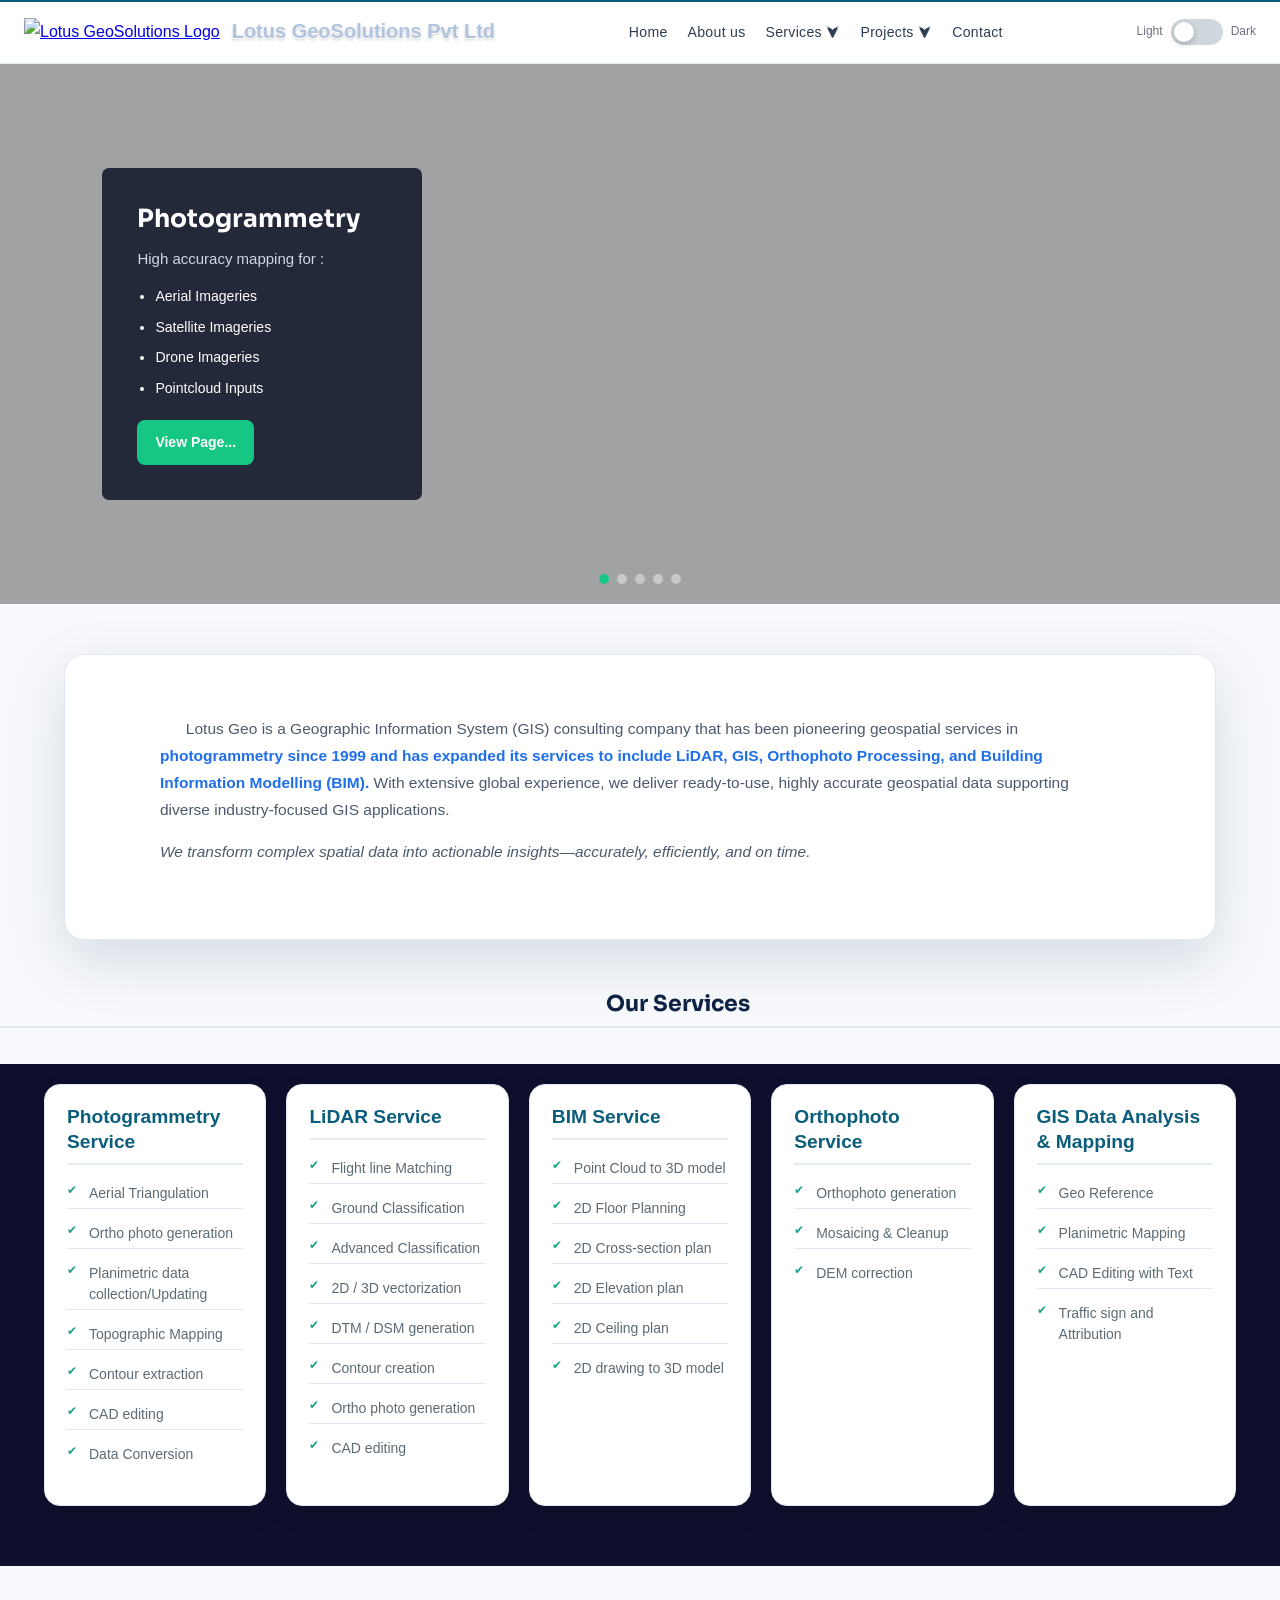
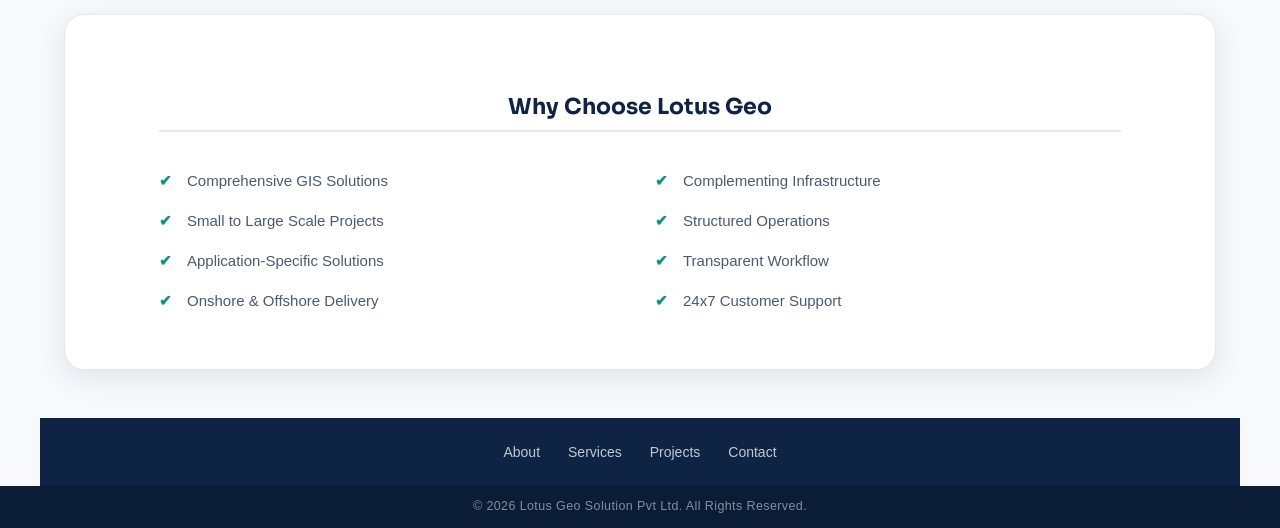
==== commit b239392f: "Add files via upload" ====
--- a/index.html
+++ b/index.html
@@ -146,54 +146,54 @@
             <div class="card">
                 <h3><a href="Services.html#photogrammetry">Photogrammetry Service</a></h3>
                 <ul>
-                    <li>✅ Aerial Triangulation</li>
-                    <li>✅ Ortho photo generation</li>
-                    <li>✅ Planimetric data collection/Updating</li>
-                    <li>✅ Topographic Mapping</li>
-                    <li>✅ Contour extraction</li>
-                    <li>✅ CAD editing</li>
-                    <li>✅ Data Conversion</li>
+                    <li>Aerial Triangulation</li>
+                    <li>Ortho photo generation</li>
+                    <li>Planimetric data collection/Updating</li>
+                    <li>Topographic Mapping</li>
+                    <li>Contour extraction</li>
+                    <li>CAD editing</li>
+                    <li>Data Conversion</li>
                 </ul>
             </div>
             <div class="card">
                 <h3><a href="Services.html#lidar">LiDAR Service</a></h3>
                 <ul>
-                    <li>✅ Flight line Matching</li>
-                    <li>✅ Ground Classification</li>
-                    <li>✅ Advanced Classification</li>
-                    <li>✅ 2D / 3D vectorization</li>
-                    <li>✅ DTM / DSM generation</li>
-                    <li>✅ Contour creation</li>
-                    <li>✅ Ortho photo generation</li>
-                    <li>✅ CAD editing</li>
+                    <li>Flight line Matching</li>
+                    <li>Ground Classification</li>
+                    <li>Advanced Classification</li>
+                    <li>2D / 3D vectorization</li>
+                    <li>DTM / DSM generation</li>
+                    <li>Contour creation</li>
+                    <li>Ortho photo generation</li>
+                    <li>CAD editing</li>
                 </ul>
             </div>
             <div class="card">
                 <h3><a href="Services.html#BIM">BIM Service</a></h3>
                 <ul>
-                    <li>✅ Point Cloud to 3D model</li>
-                    <li>✅ 2D Floor Planning</li>
-                    <li>✅ 2D Cross-section plan</li>
-                    <li>✅ 2D Elevation plan</li>
-                    <li>✅ 2D Ceiling plan</li>
-                    <li>✅ 2D drawing to 3D model</li>
+                    <li>Point Cloud to 3D model</li>
+                    <li>2D Floor Planning</li>
+                    <li>2D Cross-section plan</li>
+                    <li>2D Elevation plan</li>
+                    <li>2D Ceiling plan</li>
+                    <li>2D drawing to 3D model</li>
                 </ul>
             </div>
             <div class="card">
                 <h3><a href="Services.html#ORTHO">Orthophoto Service</a></h3>
                 <ul>
-                    <li>✅ Orthophoto generation</li>
-                    <li>✅ Mosaicing &amp; Cleanup</li>
-                    <li>✅ DEM correction</li>
+                    <li>Orthophoto generation</li>
+                    <li>Mosaicing &amp; Cleanup</li>
+                    <li>DEM correction</li>
                 </ul>
             </div>
             <div class="card">
                 <h3><a href="Services.html#GIS">GIS Data Analysis &amp; Mapping</a></h3>
                 <ul>
-                    <li>✅ Geo Reference</li>
-                    <li>✅ Planimetric Mapping</li>
-                    <li>✅ CAD Editing with Text</li>
-                    <li>✅ Traffic sign and Attribution</li>
+                    <li>Geo Reference</li>
+                    <li>Planimetric Mapping</li>
+                    <li>CAD Editing with Text</li>
+                    <li>Traffic sign and Attribution</li>
                 </ul>
             </div>
         </div>
